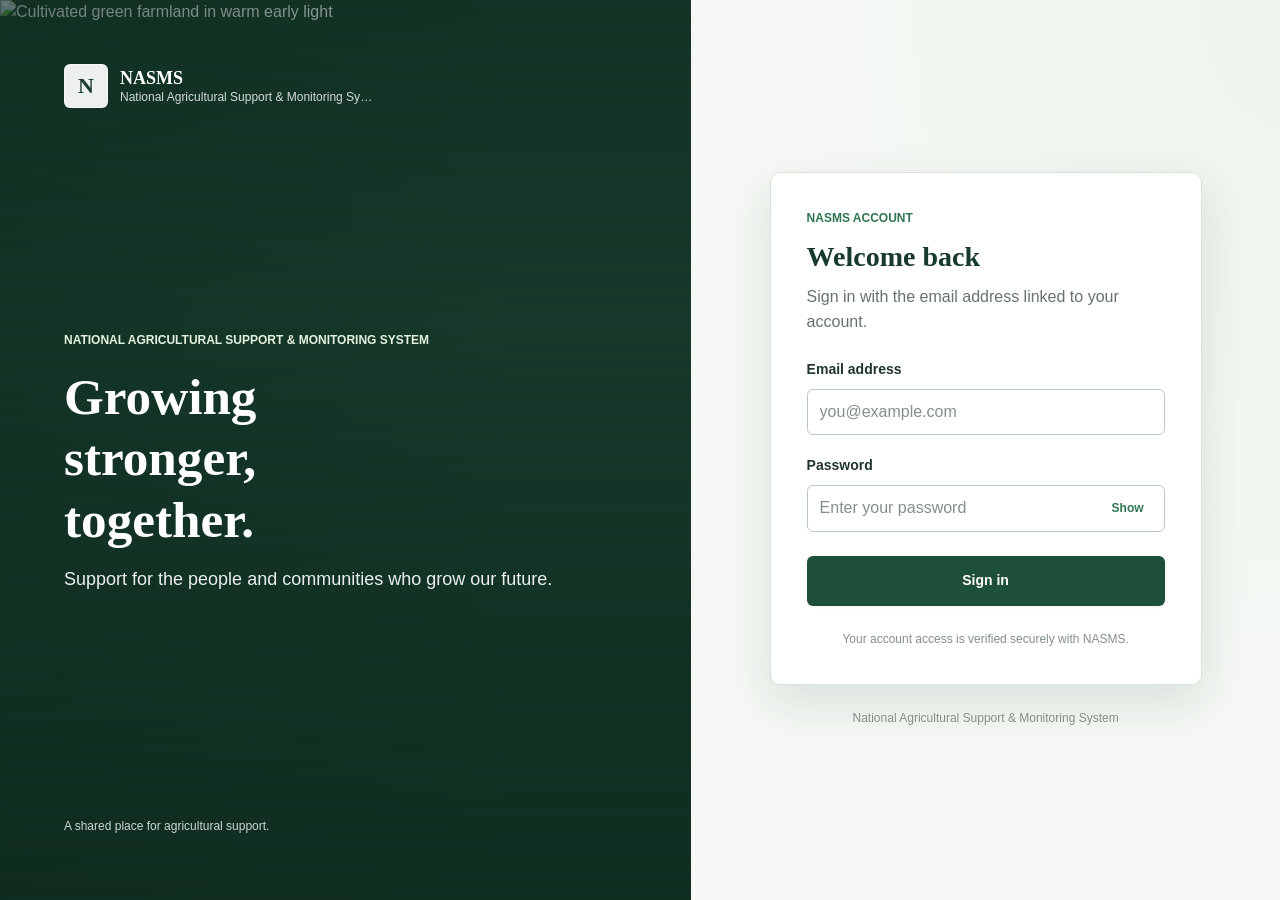
==== index.html @ 56eab54f "create front end foundation" ====
<!doctype html>
<html lang="en">
  <head>
    <meta charset="utf-8">
    <meta name="viewport" content="width=device-width, initial-scale=1">
    <meta name="theme-color" content="#f5f8f4">
    <meta name="description" content="National Agricultural Support and Monitoring System">
    <meta name="nasms-api-base" content="http://localhost:8080">
    <title>Sign in | NASMS</title>
    <link rel="stylesheet" href="assets/css/tokens.css">
    <link rel="stylesheet" href="assets/css/base.css">
    <link rel="stylesheet" href="assets/css/components.css">
    <link rel="stylesheet" href="assets/css/auth.css">
  </head>
  <body>
    <div id="nasms-app">
      <main id="login-view" class="auth-layout">
        <section class="auth-visual" aria-labelledby="auth-visual-title">
          <img
            class="auth-visual__image"
            src="https://images.unsplash.com/photo-1500382017468-9049fed747ef?auto=format&amp;fit=crop&amp;w=1800&amp;q=85"
            alt="Cultivated green farmland in warm early light"
            fetchpriority="high"
          >
          <div class="auth-visual__shade" aria-hidden="true"></div>
          <div class="auth-visual__inner">
            <a class="brand auth-brand" href="#login" aria-label="NASMS sign in">
              <span class="brand-mark" aria-hidden="true">N</span>
              <span class="brand__text">
                <span class="brand__name">NASMS</span>
                <span class="brand__descriptor">National Agricultural Support &amp; Monitoring System</span>
              </span>
            </a>
            <div class="auth-visual__message">
              <p class="auth-visual__eyebrow">National Agricultural Support &amp; Monitoring System</p>
              <h1 id="auth-visual-title">Growing stronger, together.</h1>
              <p>Support for the people and communities who grow our future.</p>
            </div>
            <p class="auth-visual__caption">A shared place for agricultural support.</p>
          </div>
        </section>

        <section class="auth-panel" aria-labelledby="login-title">
          <div class="auth-panel__inner">
            <div class="auth-card">
              <div class="auth-card__heading">
                <p class="eyebrow">NASMS account</p>
                <h2 id="login-title">Welcome back</h2>
                <p class="muted">Sign in with the email address linked to your account.</p>
              </div>

              <form id="login-form" class="form auth-form" novalidate>
                <div class="field">
                  <label class="field__label" for="email-address">Email address</label>
                  <input
                    class="control"
                    id="email-address"
                    name="emailAddress"
                    type="email"
                    autocomplete="username"
                    inputmode="email"
                    placeholder="you@example.com"
                    required
                    aria-describedby="email-error"
                  >
                  <p class="field__error" id="email-error" hidden></p>
                </div>

                <div class="field">
                  <label class="field__label" for="password">Password</label>
                  <div class="password-field">
                    <input
                      class="control"
                      id="password"
                      name="password"
                      type="password"
                      autocomplete="current-password"
                      placeholder="Enter your password"
                      required
                      aria-describedby="password-error"
                    >
                    <button
                      class="button button--quiet button--small password-field__toggle"
                      id="password-toggle"
                      type="button"
                      aria-controls="password"
                      aria-pressed="false"
                      aria-label="Show password"
                    >Show</button>
                  </div>
                  <p class="field__error" id="password-error" hidden></p>
                </div>

                <p id="login-status" class="notice auth-status" role="status" aria-live="polite" hidden></p>

                <button class="button button--primary auth-submit" id="login-submit" type="submit">
                  <span class="auth-submit__label">Sign in</span>
                  <span class="auth-submit__progress" aria-hidden="true" hidden></span>
                </button>
              </form>

              <p class="auth-card__footnote">Your account access is verified securely with NASMS.</p>
            </div>
            <p class="auth-panel__footer">National Agricultural Support &amp; Monitoring System</p>
          </div>
        </section>
      </main>

      <section id="account-view" class="account-view" aria-label="Signed-in account" hidden>
        <div id="app-header"></div>
        <main class="account-main app-shell">
          <section class="session-card" id="account-panel" tabindex="-1" aria-labelledby="session-title">
            <p class="eyebrow">Secure session</p>
            <h1 id="session-title">Signed in</h1>
            <p class="session-card__intro" id="session-intro"></p>
            <dl class="identity-grid" id="identity-details"></dl>
          </section>
          <p id="account-status" class="notice account-status" role="status" aria-live="polite" hidden></p>
        </main>
      </section>
    </div>
    <script src="assets/js/auth.js" defer></script>
  </body>
</html>
---- assets/css/tokens.css ----
:root {
  color-scheme: light;
  --color-forest-950: #163a2b;
  --color-forest-850: #1e4f38;
  --color-leaf-700: #2f7650;
  --color-leaf-600: #438c5e;
  --color-leaf-100: #e8f2e9;
  --color-leaf-050: #f3f8f2;
  --color-white: #ffffff;
  --color-canvas: #f5f8f4;
  --color-surface: #ffffff;
  --color-surface-muted: #edf2ed;
  --color-border: #d9e3da;
  --color-border-strong: #b8cabb;
  --color-text: #20352a;
  --color-text-muted: #64746a;
  --color-text-subtle: #829087;
  --color-accent: #b8842e;
  --color-accent-soft: #f7f0e2;
  --color-danger: #b3423b;
  --color-danger-soft: #faecea;
  --color-warning: #9b6d18;
  --color-warning-soft: #fbf3df;
  --color-info: #386b87;
  --color-info-soft: #eaf3f8;
  --color-success: #28764d;
  --color-success-soft: #e8f4eb;

  --font-body: "Trebuchet MS", "Segoe UI", sans-serif;
  --font-display: "Palatino Linotype", "Book Antiqua", Georgia, serif;
  --font-mono: Consolas, "Liberation Mono", monospace;
  --font-size-xs: 0.75rem;
  --font-size-sm: 0.875rem;
  --font-size-md: 1rem;
  --font-size-lg: 1.125rem;
  --font-size-xl: 1.375rem;
  --font-size-2xl: 1.75rem;
  --font-size-3xl: 2.25rem;
  --line-height-body: 1.55;
  --line-height-heading: 1.2;

  --space-1: 0.25rem;
  --space-2: 0.5rem;
  --space-3: 0.75rem;
  --space-4: 1rem;
  --space-5: 1.25rem;
  --space-6: 1.5rem;
  --space-8: 2rem;
  --space-10: 2.5rem;
  --space-12: 3rem;
  --space-16: 4rem;

  --radius-sm: 0.375rem;
  --radius-md: 0.625rem;
  --radius-lg: 0.875rem;
  --radius-pill: 999px;
  --shadow-sm: 0 1px 3px rgb(22 58 43 / 8%);
  --shadow-md: 0 8px 24px rgb(22 58 43 / 9%);
  --shadow-lg: 0 18px 48px rgb(22 58 43 / 12%);
  --focus-ring: 0 0 0 3px rgb(67 140 94 / 25%);

  --content-width: 76rem;
  --content-narrow: 48rem;
  --control-height: 2.875rem;
  --transition-fast: 140ms ease;
  --transition-standard: 220ms ease;
}
---- assets/css/base.css ----
*,
*::before,
*::after {
  box-sizing: border-box;
}

html {
  min-width: 20rem;
  min-height: 100%;
  scroll-behavior: smooth;
  background: var(--color-canvas);
}

body {
  min-height: 100vh;
  margin: 0;
  color: var(--color-text);
  background:
    radial-gradient(ellipse at 100% 0%, rgb(232 242 233 / 62%), transparent 34rem),
    var(--color-canvas);
  font-family: var(--font-body);
  font-size: var(--font-size-md);
  line-height: var(--line-height-body);
  -webkit-font-smoothing: antialiased;
  text-rendering: optimizeLegibility;
}

button,
input,
select,
textarea {
  color: inherit;
  font: inherit;
}

button,
input,
select,
textarea,
a {
  -webkit-tap-highlight-color: transparent;
}

button {
  cursor: pointer;
}

button:disabled,
input:disabled,
select:disabled,
textarea:disabled {
  cursor: not-allowed;
  opacity: 0.62;
}

a {
  color: var(--color-leaf-700);
  text-decoration-thickness: 0.08em;
  text-underline-offset: 0.18em;
}

a:hover {
  color: var(--color-forest-850);
}

img,
svg,
video {
  display: block;
  max-width: 100%;
}

img {
  height: auto;
}

h1,
h2,
h3,
h4,
p {
  margin: 0;
}

h1,
h2,
h3,
h4 {
  color: var(--color-forest-950);
  font-family: var(--font-display);
  font-weight: 600;
  line-height: var(--line-height-heading);
}

h1 { font-size: var(--font-size-3xl); }
h2 { font-size: var(--font-size-2xl); }
h3 { font-size: var(--font-size-xl); }
h4 { font-size: var(--font-size-lg); }

code,
kbd,
pre {
  font-family: var(--font-mono);
}

::selection {
  color: var(--color-forest-950);
  background: #d5e8d8;
}

:focus-visible {
  outline: 3px solid rgb(67 140 94 / 65%);
  outline-offset: 3px;
}

[hidden] {
  display: none !important;
}

.visually-hidden {
  position: absolute;
  width: 1px;
  height: 1px;
  overflow: hidden;
  clip: rect(0, 0, 0, 0);
  white-space: nowrap;
  clip-path: inset(50%);
}

.skip-link {
  position: fixed;
  z-index: 1000;
  top: var(--space-3);
  left: var(--space-3);
  padding: var(--space-3) var(--space-4);
  transform: translateY(-180%);
  border-radius: var(--radius-sm);
  color: var(--color-white);
  background: var(--color-forest-950);
}

.skip-link:focus {
  transform: translateY(0);
}

@media (prefers-reduced-motion: reduce) {
  *,
  *::before,
  *::after {
    scroll-behavior: auto !important;
    animation-duration: 0.01ms !important;
    animation-iteration-count: 1 !important;
    transition-duration: 0.01ms !important;
  }
}
---- assets/css/components.css ----
.app-shell {
  width: min(100% - 2 * var(--space-6), var(--content-width));
  margin-inline: auto;
}

.page-container {
  padding-block: var(--space-8) var(--space-16);
}

.content-narrow {
  width: min(100%, var(--content-narrow));
  margin-inline: auto;
}

.stack {
  display: flex;
  flex-direction: column;
  gap: var(--space-4);
}

.cluster {
  display: flex;
  flex-wrap: wrap;
  align-items: center;
  gap: var(--space-3);
}

.grid {
  display: grid;
  gap: var(--space-5);
}

.grid--2 { grid-template-columns: repeat(2, minmax(0, 1fr)); }
.grid--3 { grid-template-columns: repeat(3, minmax(0, 1fr)); }
.grid--4 { grid-template-columns: repeat(4, minmax(0, 1fr)); }

.section-heading {
  display: flex;
  flex-wrap: wrap;
  align-items: end;
  justify-content: space-between;
  gap: var(--space-4);
  margin-bottom: var(--space-6);
}

.section-heading__copy {
  display: grid;
  gap: var(--space-2);
}

.section-heading__eyebrow,
.eyebrow {
  color: var(--color-leaf-700);
  font-size: var(--font-size-xs);
  font-weight: 700;
  text-transform: uppercase;
}

.muted { color: var(--color-text-muted); }
.subtle { color: var(--color-text-subtle); }
.text-small { font-size: var(--font-size-sm); }
.text-nowrap { white-space: nowrap; }

.site-header {
  position: relative;
  z-index: 10;
  display: grid;
  grid-template-columns: minmax(13rem, 1fr) auto minmax(10rem, 1fr);
  align-items: center;
  gap: var(--space-5);
  margin-top: var(--space-5);
  padding: var(--space-3) var(--space-5);
  border: 1px solid rgb(217 227 218 / 84%);
  border-radius: var(--radius-lg);
  background: rgb(255 255 255 / 96%);
  box-shadow: var(--shadow-md);
}

.brand {
  display: inline-flex;
  min-width: 0;
  align-items: center;
  gap: var(--space-3);
  color: var(--color-forest-950);
  text-decoration: none;
}

.brand-mark {
  display: grid;
  width: 2.75rem;
  aspect-ratio: 1;
  flex: 0 0 auto;
  place-items: center;
  border-radius: var(--radius-sm);
  color: var(--color-white);
  background: var(--color-forest-850);
  font-family: var(--font-display);
  font-size: var(--font-size-xl);
  font-weight: 700;
}

.brand__text {
  display: grid;
  min-width: 0;
  line-height: 1.2;
}

.brand__name {
  font-family: var(--font-display);
  font-size: var(--font-size-lg);
  font-weight: 700;
}

.brand__descriptor {
  max-width: 16rem;
  overflow: hidden;
  color: var(--color-text-muted);
  font-size: var(--font-size-xs);
  text-overflow: ellipsis;
  white-space: nowrap;
}

.primary-nav {
  display: flex;
  min-width: 0;
  align-items: center;
  justify-content: center;
  gap: var(--space-1);
}

.nav-link {
  position: relative;
  display: inline-flex;
  min-height: 2.75rem;
  align-items: center;
  padding-inline: var(--space-3);
  color: var(--color-text-muted);
  font-size: var(--font-size-sm);
  font-weight: 600;
  text-decoration: none;
  white-space: nowrap;
  transition: color var(--transition-fast);
}

.nav-link::after {
  position: absolute;
  right: var(--space-3);
  bottom: 0.1rem;
  left: var(--space-3);
  height: 2px;
  transform: scaleX(0);
  transform-origin: left;
  background: var(--color-leaf-600);
  content: "";
  transition: transform var(--transition-standard);
}

.nav-link:hover,
.nav-link[aria-current="page"] {
  color: var(--color-forest-850);
}

.nav-link[aria-current="page"]::after {
  transform: scaleX(1);
}

.header-actions {
  display: flex;
  align-items: center;
  justify-content: end;
  gap: var(--space-2);
}

.mobile-nav {
  display: none;
}

.mobile-nav__summary {
  display: inline-flex;
  min-height: var(--control-height);
  align-items: center;
  gap: var(--space-2);
  padding-inline: var(--space-3);
  border: 1px solid var(--color-border);
  border-radius: var(--radius-sm);
  color: var(--color-forest-850);
  background: var(--color-white);
  cursor: pointer;
  font-size: var(--font-size-sm);
  font-weight: 700;
  list-style: none;
}

.mobile-nav__summary::-webkit-details-marker { display: none; }

.mobile-nav__summary::after {
  width: 0.5rem;
  height: 0.5rem;
  transform: rotate(45deg) translateY(-0.1rem);
  border-right: 2px solid currentColor;
  border-bottom: 2px solid currentColor;
  content: "";
  transition: transform var(--transition-fast);
}

.mobile-nav[open] .mobile-nav__summary::after {
  transform: rotate(225deg) translate(-0.1rem, -0.1rem);
}

.mobile-nav__panel {
  position: absolute;
  top: calc(100% + var(--space-2));
  right: 0;
  left: 0;
  display: grid;
  gap: var(--space-1);
  padding: var(--space-3);
  border: 1px solid var(--color-border);
  border-radius: var(--radius-md);
  background: var(--color-white);
  box-shadow: var(--shadow-lg);
}

.mobile-nav__panel .nav-link {
  justify-content: flex-start;
  border-radius: var(--radius-sm);
}

.mobile-nav__panel .nav-link[aria-current="page"] {
  background: var(--color-leaf-050);
}

.button {
  display: inline-flex;
  min-height: var(--control-height);
  align-items: center;
  justify-content: center;
  gap: var(--space-2);
  padding: 0.625rem var(--space-4);
  border: 1px solid transparent;
  border-radius: var(--radius-sm);
  font-size: var(--font-size-sm);
  font-weight: 700;
  line-height: 1.2;
  text-align: center;
  text-decoration: none;
  transition:
    color var(--transition-fast),
    background-color var(--transition-fast),
    border-color var(--transition-fast),
    box-shadow var(--transition-fast),
    transform var(--transition-fast);
}

.button:hover:not(:disabled) { transform: translateY(-1px); }

.button--primary {
  color: var(--color-white);
  background: var(--color-forest-850);
  box-shadow: var(--shadow-sm);
}

.button--primary:hover:not(:disabled) { background: var(--color-forest-950); }

.button--secondary {
  border-color: var(--color-border-strong);
  color: var(--color-forest-850);
  background: var(--color-white);
}

.button--secondary:hover:not(:disabled) {
  border-color: var(--color-leaf-600);
  background: var(--color-leaf-050);
}

.button--quiet {
  color: var(--color-leaf-700);
  background: transparent;
}

.button--quiet:hover:not(:disabled) { background: var(--color-leaf-050); }

.button--danger {
  color: var(--color-white);
  background: var(--color-danger);
}

.button--small {
  min-height: 2.25rem;
  padding: 0.45rem var(--space-3);
  font-size: var(--font-size-xs);
}

.icon-button {
  display: inline-grid;
  width: 2.75rem;
  aspect-ratio: 1;
  flex: 0 0 auto;
  place-items: center;
  padding: 0;
  border: 1px solid var(--color-border);
  border-radius: var(--radius-sm);
  color: var(--color-forest-850);
  background: var(--color-white);
  transition: background-color var(--transition-fast), border-color var(--transition-fast);
}

.icon-button:hover { border-color: var(--color-border-strong); background: var(--color-leaf-050); }

.card,
.panel,
.stat-card {
  min-width: 0;
  border: 1px solid var(--color-border);
  border-radius: var(--radius-sm);
  background: var(--color-surface);
  box-shadow: var(--shadow-sm);
}

.card { padding: var(--space-5); }

.card--interactive {
  transition: border-color var(--transition-standard), box-shadow var(--transition-standard), transform var(--transition-standard);
}

.card--interactive:hover {
  transform: translateY(-2px);
  border-color: var(--color-border-strong);
  box-shadow: var(--shadow-md);
}

.card__header,
.card__footer {
  display: flex;
  flex-wrap: wrap;
  align-items: center;
  justify-content: space-between;
  gap: var(--space-3);
}

.card__header { margin-bottom: var(--space-4); }
.card__footer { margin-top: var(--space-5); padding-top: var(--space-4); border-top: 1px solid var(--color-border); }

.panel { padding: var(--space-6); }

.stat-card {
  display: grid;
  gap: var(--space-2);
  padding: var(--space-5);
  border-top: 3px solid var(--color-leaf-600);
}

.stat-card__label { color: var(--color-text-muted); font-size: var(--font-size-sm); }
.stat-card__value { color: var(--color-forest-950); font-family: var(--font-display); font-size: var(--font-size-2xl); font-weight: 700; }
.stat-card__note { color: var(--color-text-subtle); font-size: var(--font-size-xs); }

.form {
  display: grid;
  gap: var(--space-5);
}

.field {
  display: grid;
  min-width: 0;
  gap: var(--space-2);
}

.field__label {
  color: var(--color-text);
  font-size: var(--font-size-sm);
  font-weight: 700;
}

.field__hint,
.field__error {
  font-size: var(--font-size-xs);
}

.field__hint { color: var(--color-text-muted); }
.field__error { color: var(--color-danger); }

.control {
  width: 100%;
  min-width: 0;
  min-height: var(--control-height);
  padding: 0.625rem 0.75rem;
  border: 1px solid var(--color-border-strong);
  border-radius: var(--radius-sm);
  color: var(--color-text);
  background: var(--color-white);
  transition: border-color var(--transition-fast), box-shadow var(--transition-fast);
}

.control::placeholder { color: var(--color-text-subtle); opacity: 1; }
.control:hover { border-color: var(--color-leaf-600); }
.control:focus { border-color: var(--color-leaf-700); outline: 0; box-shadow: var(--focus-ring); }
.control[aria-invalid="true"] { border-color: var(--color-danger); }
.control--textarea { min-height: 7rem; resize: vertical; }
.control--select { padding-right: 2.5rem; }

.check-control {
  display: inline-flex;
  align-items: flex-start;
  gap: var(--space-2);
  color: var(--color-text-muted);
  font-size: var(--font-size-sm);
}

.check-control input {
  width: 1.125rem;
  height: 1.125rem;
  flex: 0 0 auto;
  margin: 0.1rem 0 0;
  accent-color: var(--color-leaf-700);
}

.field-row {
  display: grid;
  grid-template-columns: repeat(2, minmax(0, 1fr));
  gap: var(--space-4);
}

.badge {
  display: inline-flex;
  min-height: 1.6rem;
  align-items: center;
  justify-content: center;
  padding: 0.2rem 0.6rem;
  border: 1px solid transparent;
  border-radius: var(--radius-pill);
  font-size: var(--font-size-xs);
  font-weight: 700;
  line-height: 1.2;
  white-space: nowrap;
}

.badge--success { color: var(--color-success); background: var(--color-success-soft); }
.badge--warning { color: var(--color-warning); background: var(--color-warning-soft); }
.badge--danger { color: var(--color-danger); background: var(--color-danger-soft); }
.badge--info { color: var(--color-info); background: var(--color-info-soft); }
.badge--neutral { color: var(--color-text-muted); background: var(--color-surface-muted); }

.notice {
  display: flex;
  align-items: flex-start;
  gap: var(--space-3);
  padding: var(--space-4);
  border: 1px solid var(--color-border);
  border-left: 3px solid var(--color-info);
  border-radius: var(--radius-sm);
  color: var(--color-text);
  background: var(--color-info-soft);
  font-size: var(--font-size-sm);
}

.notice--success { border-left-color: var(--color-success); background: var(--color-success-soft); }
.notice--warning { border-left-color: var(--color-warning); background: var(--color-warning-soft); }
.notice--error { border-left-color: var(--color-danger); background: var(--color-danger-soft); }

.empty-state {
  display: grid;
  justify-items: center;
  gap: var(--space-3);
  padding: var(--space-12) var(--space-6);
  border: 1px dashed var(--color-border-strong);
  border-radius: var(--radius-sm);
  color: var(--color-text-muted);
  text-align: center;
}

.empty-state__title { color: var(--color-forest-950); font-family: var(--font-display); font-size: var(--font-size-xl); }

.table-wrap {
  width: 100%;
  overflow-x: auto;
  border: 1px solid var(--color-border);
  border-radius: var(--radius-sm);
  background: var(--color-white);
}

.data-table {
  width: 100%;
  border-collapse: collapse;
  text-align: left;
}

.data-table th,
.data-table td {
  padding: 0.8rem var(--space-4);
  border-bottom: 1px solid var(--color-border);
  vertical-align: middle;
}

.data-table th {
  color: var(--color-text-muted);
  background: var(--color-surface-muted);
  font-size: var(--font-size-xs);
  font-weight: 700;
  text-transform: uppercase;
  white-space: nowrap;
}

.data-table tbody tr:last-child td { border-bottom: 0; }
.data-table tbody tr:hover { background: var(--color-leaf-050); }

.divider {
  height: 1px;
  border: 0;
  background: var(--color-border);
}

@media (max-width: 68rem) {
  .site-header { grid-template-columns: minmax(11rem, 1fr) auto; }
  .primary-nav { display: none; }
  .mobile-nav { display: block; grid-column: 2; grid-row: 1; }
  .header-actions { grid-column: 3; grid-row: 1; }
  .site-header { grid-template-columns: minmax(0, 1fr) auto auto; }
  .grid--4 { grid-template-columns: repeat(2, minmax(0, 1fr)); }
}

@media (max-width: 44rem) {
  .app-shell { width: min(100% - 2 * var(--space-4), var(--content-width)); }
  .site-header { gap: var(--space-2); margin-top: var(--space-3); padding: var(--space-2) var(--space-3); }
  .brand { gap: var(--space-2); }
  .brand-mark { width: 2.35rem; }
  .brand__name { font-size: var(--font-size-md); }
  .brand__descriptor { max-width: 10rem; font-size: 0.6875rem; }
  .header-actions .button { min-height: 2.5rem; padding-inline: var(--space-3); }
  .page-container { padding-block: var(--space-6) var(--space-10); }
  .grid--2,
  .grid--3,
  .grid--4,
  .field-row { grid-template-columns: minmax(0, 1fr); }
  .panel { padding: var(--space-4); }
  .card { padding: var(--space-4); }
  .section-heading { align-items: flex-start; }
  .data-table th,
  .data-table td { padding-inline: var(--space-3); }
}

@media (max-width: 25rem) {
  .brand__descriptor { display: none; }
  .header-actions .button { padding-inline: var(--space-2); font-size: var(--font-size-xs); }
  .mobile-nav__summary { min-height: 2.5rem; padding-inline: var(--space-2); font-size: var(--font-size-xs); }
}
---- assets/css/auth.css ----
.auth-layout {
  display: grid;
  min-height: 100vh;
  grid-template-columns: minmax(0, 1.08fr) minmax(27rem, 0.92fr);
  background: var(--color-white);
}

.auth-visual {
  position: relative;
  display: flex;
  min-height: 100vh;
  overflow: hidden;
  align-items: stretch;
  color: var(--color-white);
  background: var(--color-forest-950);
  isolation: isolate;
}

.auth-visual__image,
.auth-visual__shade {
  position: absolute;
  z-index: -1;
  inset: 0;
  width: 100%;
  height: 100%;
}

.auth-visual__image {
  object-fit: cover;
  object-position: center;
}

.auth-visual__shade {
  background:
    linear-gradient(180deg, rgb(14 42 29 / 45%) 0%, rgb(14 42 29 / 12%) 36%, rgb(14 42 29 / 78%) 100%),
    linear-gradient(90deg, rgb(14 42 29 / 30%), transparent 75%);
}

.auth-visual__inner {
  display: flex;
  width: min(100%, 58rem);
  min-height: 100vh;
  flex-direction: column;
  justify-content: space-between;
  padding: clamp(2rem, 5vw, 4.5rem);
}

.auth-brand,
.auth-brand:hover {
  align-self: flex-start;
  color: var(--color-white);
}

.auth-brand .brand-mark {
  border: 1px solid rgb(255 255 255 / 45%);
  color: var(--color-forest-950);
  background: rgb(255 255 255 / 93%);
}

.auth-brand .brand__descriptor { color: rgb(255 255 255 / 82%); }

.auth-visual__message {
  display: grid;
  max-width: 36rem;
  gap: var(--space-4);
  padding-block: var(--space-12);
}

.auth-visual__eyebrow {
  color: #e4f0df;
  font-size: var(--font-size-xs);
  font-weight: 700;
  text-transform: uppercase;
}

.auth-visual__message h1 {
  max-width: 12ch;
  color: var(--color-white);
  font-size: clamp(2.5rem, 4vw, 4.4rem);
  text-wrap: balance;
}

.auth-visual__message > p:last-child {
  max-width: 34rem;
  color: rgb(255 255 255 / 92%);
  font-size: var(--font-size-lg);
}

.auth-visual__caption {
  color: rgb(255 255 255 / 80%);
  font-size: var(--font-size-xs);
}

.auth-panel {
  display: grid;
  min-width: 0;
  min-height: 100vh;
  place-items: center;
  padding: var(--space-8);
  background:
    radial-gradient(ellipse at 100% 0%, rgb(232 242 233 / 58%), transparent 30rem),
    var(--color-canvas);
}

.auth-panel__inner {
  display: grid;
  width: min(100%, 27rem);
  gap: var(--space-6);
}

.auth-card {
  display: grid;
  gap: var(--space-6);
  padding: clamp(1.5rem, 3vw, 2.25rem);
  border: 1px solid var(--color-border);
  border-radius: var(--radius-md);
  background: var(--color-white);
  box-shadow: var(--shadow-lg);
}

.auth-card__heading {
  display: grid;
  gap: var(--space-3);
}

.auth-card__heading h2 {
  font-size: var(--font-size-2xl);
}

.auth-form { gap: var(--space-5); }

.password-field {
  position: relative;
  display: flex;
  align-items: center;
}

.password-field .control { padding-right: 5rem; }

.password-field__toggle {
  position: absolute;
  right: var(--space-2);
  min-width: 3rem;
  min-height: 2.25rem;
}

.auth-status {
  margin: 0;
}

.auth-submit {
  width: 100%;
  min-height: 3.125rem;
  margin-top: var(--space-1);
}

.auth-submit__progress {
  width: 1rem;
  aspect-ratio: 1;
  border: 2px solid rgb(255 255 255 / 48%);
  border-top-color: var(--color-white);
  border-radius: 50%;
  animation: auth-spin 700ms linear infinite;
}

.auth-submit__progress[hidden] { display: none; }

.auth-card__footnote,
.auth-panel__footer {
  color: var(--color-text-subtle);
  font-size: var(--font-size-xs);
  text-align: center;
}

.auth-panel__footer { padding-inline: var(--space-2); }

.account-view {
  min-height: 100vh;
  background:
    radial-gradient(ellipse at 100% 0%, rgb(232 242 233 / 62%), transparent 34rem),
    var(--color-canvas);
}

.account-main {
  display: grid;
  gap: var(--space-5);
  padding-block: var(--space-12);
}

.session-card {
  display: grid;
  max-width: 52rem;
  gap: var(--space-4);
  padding: clamp(1.5rem, 4vw, 3rem);
  border: 1px solid var(--color-border);
  border-top: 4px solid var(--color-leaf-600);
  border-radius: var(--radius-md);
  background: var(--color-white);
  box-shadow: var(--shadow-md);
}

.session-card h1 { font-size: var(--font-size-2xl); }
.session-card__intro { color: var(--color-text-muted); }

.identity-grid {
  display: grid;
  grid-template-columns: repeat(2, minmax(0, 1fr));
  gap: var(--space-4);
  margin: var(--space-2) 0 0;
}

.identity-item {
  display: grid;
  min-width: 0;
  gap: var(--space-1);
  padding: var(--space-4);
  border: 1px solid var(--color-border);
  border-radius: var(--radius-sm);
  background: var(--color-leaf-050);
}

.identity-item dt {
  color: var(--color-text-muted);
  font-size: var(--font-size-xs);
  font-weight: 700;
  text-transform: uppercase;
}

.identity-item dd {
  min-width: 0;
  margin: 0;
  overflow-wrap: anywhere;
  color: var(--color-forest-950);
  font-weight: 700;
}

.user-chip {
  display: grid;
  min-width: 0;
  gap: 0.125rem;
  text-align: right;
}

.user-chip__name {
  max-width: 12rem;
  overflow: hidden;
  color: var(--color-forest-950);
  font-size: var(--font-size-sm);
  font-weight: 700;
  text-overflow: ellipsis;
  white-space: nowrap;
}

.user-chip__role {
  color: var(--color-text-muted);
  font-size: var(--font-size-xs);
}

.account-brand .brand__descriptor { max-width: 13rem; }

@keyframes auth-spin {
  to { transform: rotate(1turn); }
}

@media (max-width: 58rem) {
  .auth-layout { grid-template-columns: minmax(0, 1fr); }
  .auth-visual,
  .auth-visual__inner { min-height: 20rem; }
  .auth-visual__inner { gap: var(--space-6); padding: var(--space-6) var(--space-8); }
  .auth-visual__message { gap: var(--space-3); padding-block: var(--space-6); }
  .auth-visual__message h1 { max-width: 16ch; font-size: var(--font-size-3xl); }
  .auth-visual__message > p:last-child { max-width: 36rem; font-size: var(--font-size-md); }
  .auth-panel { min-height: auto; padding: var(--space-8) var(--space-6); }
  .auth-panel__inner { width: min(100%, 32rem); }
}

@media (max-width: 44rem) {
  .auth-visual,
  .auth-visual__inner { min-height: 17rem; }
  .auth-visual__inner { padding: var(--space-4) var(--space-5); }
  .auth-visual__message { max-width: 30rem; padding-block: var(--space-4); }
  .auth-visual__message h1 { font-size: var(--font-size-2xl); }
  .auth-visual__caption { display: none; }
  .auth-panel { padding: var(--space-6) var(--space-4); }
  .auth-card { gap: var(--space-5); padding: var(--space-5); }
  .account-main { padding-block: var(--space-8); }
  .identity-grid { grid-template-columns: minmax(0, 1fr); }
  .user-chip { display: none; }
  .account-brand .brand__descriptor { display: none; }
}
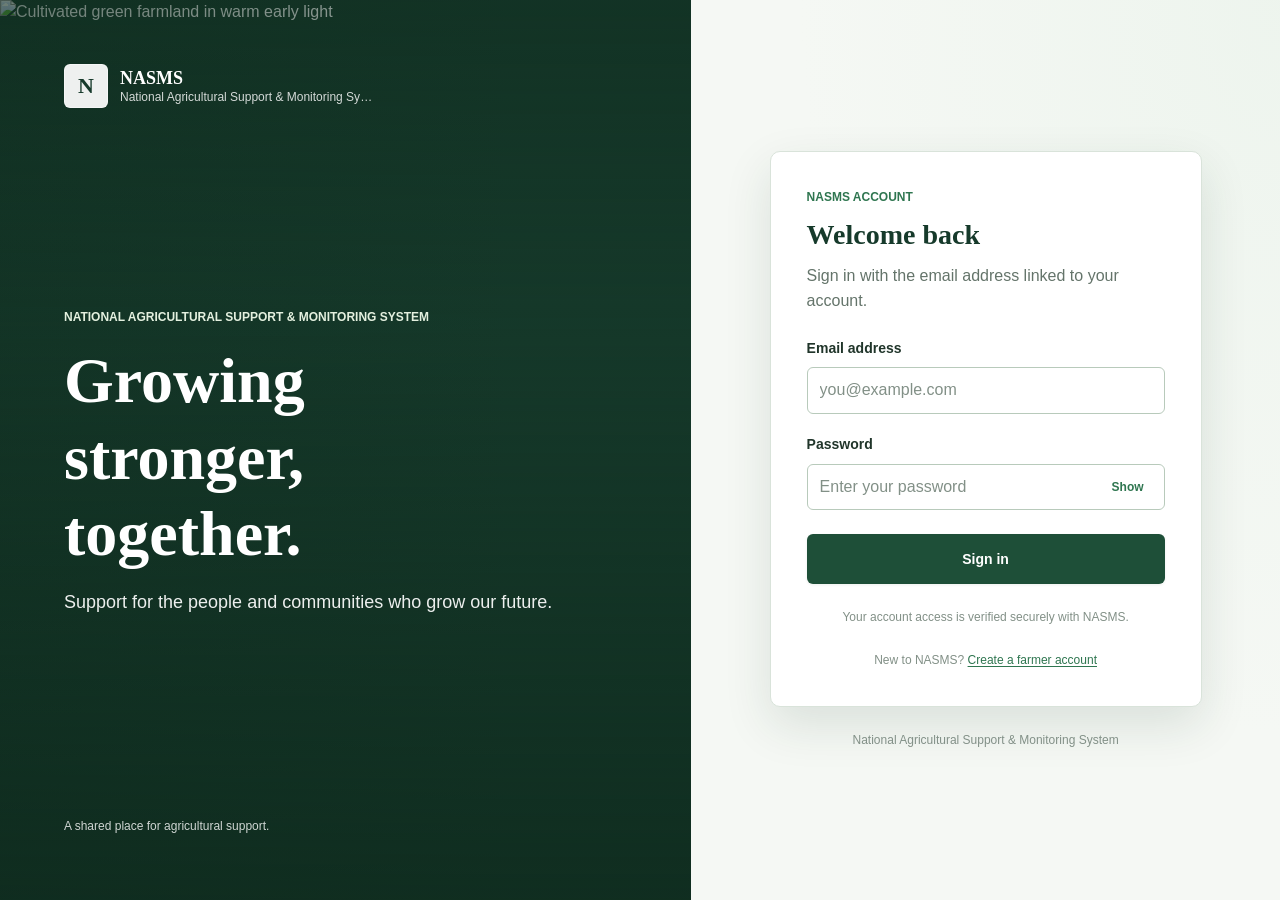
==== commit f85ac3e0: "front end version 2" ====
--- a/index.html
+++ b/index.html
@@ -11,6 +11,7 @@
     <link rel="stylesheet" href="assets/css/base.css">
     <link rel="stylesheet" href="assets/css/components.css">
     <link rel="stylesheet" href="assets/css/auth.css">
+    <link rel="stylesheet" href="assets/css/admin.css">
   </head>
   <body>
     <div id="nasms-app">
@@ -24,7 +25,7 @@
           >
           <div class="auth-visual__shade" aria-hidden="true"></div>
           <div class="auth-visual__inner">
-            <a class="brand auth-brand" href="#login" aria-label="NASMS sign in">
+            <a class="brand auth-brand" href="#login-view" aria-label="NASMS sign in">
               <span class="brand-mark" aria-hidden="true">N</span>
               <span class="brand__text">
                 <span class="brand__name">NASMS</span>
@@ -61,9 +62,9 @@
                     inputmode="email"
                     placeholder="you@example.com"
                     required
-                    aria-describedby="email-error"
+                    aria-describedby="email-address-error"
                   >
-                  <p class="field__error" id="email-error" hidden></p>
+                  <p class="field__error" id="email-address-error" hidden></p>
                 </div>
 
                 <div class="field">
@@ -100,6 +101,7 @@
               </form>
 
               <p class="auth-card__footnote">Your account access is verified securely with NASMS.</p>
+              <p class="auth-card__footnote">New to NASMS? <a href="register.html">Create a farmer account</a></p>
             </div>
             <p class="auth-panel__footer">National Agricultural Support &amp; Monitoring System</p>
           </div>
@@ -109,6 +111,439 @@
       <section id="account-view" class="account-view" aria-label="Signed-in account" hidden>
         <div id="app-header"></div>
         <main class="account-main app-shell">
+          <p id="dashboard-role-message" class="notice" hidden></p>
+          <section id="farmer-dashboard" class="farmer-dashboard" hidden aria-labelledby="dashboard-title">
+            <header class="dashboard-hero" id="dashboard-overview">
+              <img
+                class="dashboard-hero__image"
+                src="https://images.unsplash.com/photo-1500382017468-9049fed747ef?auto=format&amp;fit=crop&amp;w=1800&amp;q=85"
+                alt="Green cultivated farmland stretching across a rural landscape"
+                fetchpriority="high"
+              >
+              <div class="dashboard-hero__shade" aria-hidden="true"></div>
+              <div class="dashboard-hero__content">
+                <p class="dashboard-hero__eyebrow">Farmer workspace · NASMS</p>
+                <h1 id="dashboard-title">Welcome to NASMS</h1>
+                <p>Your account, financing options, marketplace listings, and season information from NASMS.</p>
+                <a class="button button--light" href="#loan-module">Explore loan services</a>
+              </div>
+            </header>
+            <nav class="dashboard-nav" id="dashboard-nav" aria-label="Farmer dashboard sections"></nav>
+            <section class="card dashboard-profile" id="dashboard-account" aria-labelledby="dashboard-account-title">
+              <div class="dashboard-profile__heading">
+                <div>
+                  <p class="eyebrow">Signed-in account</p>
+                  <h2 id="dashboard-account-title">Your NASMS account</h2>
+                </div>
+                <a class="button button--secondary button--small" href="#account-panel">Account details</a>
+              </div>
+              <dl class="dashboard-profile__details" id="dashboard-account-details"></dl>
+              <p class="muted text-small">These details come from your authenticated NASMS account. Farmer profile fields are not included in the account response.</p>
+            </section>
+            <div class="grid dashboard-services">
+              <section class="card dashboard-service" id="loan-services" aria-labelledby="loans-title">
+                <div class="dashboard-service__heading"><span class="dashboard-service__index" aria-hidden="true">01</span><div><p class="eyebrow">Financing</p><h2 id="loans-title">Loan packages</h2></div></div>
+                <p class="muted text-small">Packages currently listed by NASMS.</p>
+                <div class="dashboard-service__data" id="loan-package-list" aria-live="polite" aria-busy="true"><p class="dashboard-loading">Loading loan packages...</p></div>
+              </section>
+              <section class="card dashboard-service" id="farmer-loan-summary" aria-labelledby="farmer-loans-title">
+                <div class="dashboard-service__heading"><span class="dashboard-service__index" aria-hidden="true">02</span><div><p class="eyebrow">Your financing</p><h2 id="farmer-loans-title">My loans</h2></div></div>
+                <p class="muted text-small">Loan records appear here after NASMS verifies them through the loan services section.</p>
+                <div class="dashboard-service__data" id="farmer-dashboard-loans" aria-live="polite" aria-busy="false">
+                  <p class="dashboard-empty">Load your records in Loan services to see loans linked to your farmer account.</p>
+                </div>
+                <a class="button button--secondary button--small" href="#loan-module">Open loan services</a>
+              </section>
+              <section class="card dashboard-service" id="market-services" aria-labelledby="market-title">
+                <div class="dashboard-service__heading"><span class="dashboard-service__index" aria-hidden="true">03</span><div><p class="eyebrow">Trade</p><h2 id="market-title">Marketplace</h2></div></div>
+                <p class="muted text-small">Listings currently available in the NASMS marketplace.</p>
+                <div class="dashboard-service__data" id="market-listings" aria-live="polite" aria-busy="true"><p class="dashboard-loading">Loading marketplace listings...</p></div>
+              </section>
+              <section class="card dashboard-service" id="season-services" aria-labelledby="seasons-title">
+                <div class="dashboard-service__heading"><span class="dashboard-service__index" aria-hidden="true">04</span><div><p class="eyebrow">Planning</p><h2 id="seasons-title">Farming seasons</h2></div></div>
+                <p class="muted text-small">Season information published by NASMS.</p>
+                <div class="dashboard-service__data" id="farming-seasons" aria-live="polite" aria-busy="true"><p class="dashboard-loading">Loading seasons...</p></div>
+              </section>
+            </div>
+          </section>
+          <section id="admin-dashboard" class="admin-dashboard" hidden aria-labelledby="admin-title">
+            <header class="admin-hero">
+              <img
+                class="admin-hero__image"
+                src="https://images.unsplash.com/photo-1500382017468-9049fed747ef?auto=format&amp;fit=crop&amp;w=1800&amp;q=85"
+                alt="Rows of crops across a green farm landscape"
+                loading="lazy"
+              >
+              <div class="admin-hero__shade" aria-hidden="true"></div>
+              <div class="admin-hero__content">
+                <p class="admin-hero__eyebrow">NASMS administration</p>
+                <h1 id="admin-title">Supporting a stronger harvest</h1>
+                <p>Review the current farmer, financing, produce, transaction, and repayment records available to your administrator account.</p>
+                <button class="button button--light" id="admin-refresh-all" type="button">Refresh overview</button>
+              </div>
+            </header>
+
+            <nav class="dashboard-nav admin-nav" aria-label="Administrator dashboard sections">
+              <a class="nav-link" href="#admin-overview">Overview</a>
+              <a class="nav-link" href="#admin-farmers">Farmers</a>
+              <a class="nav-link" href="#admin-seasons">Seasons</a>
+              <a class="nav-link" href="#admin-packages">Loan packages</a>
+              <a class="nav-link" href="#admin-loans">Loan records</a>
+              <a class="nav-link" href="#admin-produce">Produce</a>
+              <a class="nav-link" href="#admin-transactions">Transactions</a>
+              <a class="nav-link" href="#admin-payments">Repayments</a>
+            </nav>
+
+            <section id="admin-overview" class="admin-overview" aria-label="Current record counts">
+              <article class="admin-stat"><span>Farmer records</span><strong id="admin-count-farmers">—</strong></article>
+              <article class="admin-stat"><span>Loan packages</span><strong id="admin-count-packages">—</strong></article>
+              <article class="admin-stat"><span>Loan records</span><strong id="admin-count-loans">—</strong></article>
+              <article class="admin-stat"><span>Market transactions</span><strong id="admin-count-transactions">—</strong></article>
+            </section>
+            <p class="muted text-small admin-count-note">Counts show records returned by NASMS; unavailable sections are not counted as zero.</p>
+
+            <section id="admin-farmers" class="card admin-panel" aria-labelledby="admin-farmers-title">
+              <header class="admin-panel__header">
+                <div><p class="eyebrow">Farmer accounts</p><h2 id="admin-farmers-title">Farmer directory</h2></div>
+                <button class="button button--secondary button--small" type="button" data-admin-retry="farmers">Refresh farmers</button>
+              </header>
+              <p class="muted text-small">Farmer profiles are read-only here. The backend scopes profile changes and deletion to the owning farmer.</p>
+              <label class="field admin-filter"><span class="field__label">Filter farmers</span><input class="control" id="admin-farmer-filter" type="search" placeholder="Name, email, National ID, or county"></label>
+              <div id="admin-farmers-state" class="admin-record-list" aria-live="polite" aria-busy="true"><p class="dashboard-loading">Loading farmer records...</p></div>
+            </section>
+
+            <section id="admin-seasons" class="card admin-panel admin-season-panel" aria-labelledby="admin-seasons-title">
+              <header class="admin-panel__header">
+                <div><p class="eyebrow">Season planning</p><h2 id="admin-seasons-title">Farming seasons</h2></div>
+                <button class="button button--secondary button--small" type="button" data-admin-retry="seasons">Refresh seasons</button>
+              </header>
+              <p class="muted text-small">Manage season dates and budgets. A season is active only when it is not closed and today falls within its start and end dates.</p>
+              <p id="admin-season-status" class="notice admin-season-status" role="status" aria-live="polite" hidden></p>
+              <div id="admin-seasons-state" class="admin-record-list admin-season-list" aria-live="polite" aria-busy="true"><p class="dashboard-loading">Loading farming seasons...</p></div>
+              <form id="admin-season-form" class="form admin-package-form admin-season-form" novalidate>
+                <div class="admin-panel__header">
+                  <div><p class="eyebrow">Season editor</p><h3 id="admin-season-form-title">Create a farming season</h3></div>
+                  <button class="button button--quiet button--small" id="admin-season-cancel" type="button" hidden>Cancel edit</button>
+                </div>
+                <div class="field">
+                  <label class="field__label" for="admin-season-name">Season name</label>
+                  <input class="control" id="admin-season-name" name="seasonName" type="text" maxlength="120" required>
+                </div>
+                <div class="admin-form-grid">
+                  <div class="field"><label class="field__label" for="admin-season-start">Start date</label><input class="control" id="admin-season-start" name="startDate" type="date" required></div>
+                  <div class="field"><label class="field__label" for="admin-season-end">End date</label><input class="control" id="admin-season-end" name="endDate" type="date" required></div>
+                  <div class="field" id="admin-season-budget-field"><label class="field__label" for="admin-season-budget">Budget (KES)</label><input class="control" id="admin-season-budget" name="budget" type="number" min="0.01" step="0.01" required></div>
+                </div>
+                <p class="muted text-small" id="admin-season-edit-note" hidden>Season updates can change the name and dates. The backend does not update budget or closed status through this endpoint.</p>
+                <p id="admin-season-message" class="notice admin-message" role="status" aria-live="polite" hidden></p>
+                <div class="cluster">
+                  <button class="button button--primary" id="admin-season-submit" type="submit">Create season</button>
+                </div>
+              </form>
+            </section>
+
+            <section id="admin-packages" class="card admin-panel" aria-labelledby="admin-packages-title">
+              <header class="admin-panel__header">
+                <div><p class="eyebrow">Financing configuration</p><h2 id="admin-packages-title">Loan packages</h2></div>
+                <button class="button button--secondary button--small" type="button" data-admin-retry="packages">Refresh packages</button>
+              </header>
+              <p class="muted text-small">New packages attach to the active season and are checked against its remaining budget. The backend does not repeat that budget check when an existing package is edited.</p>
+              <p id="admin-package-season-status" class="notice admin-season-status" role="status" aria-live="polite">Checking active season from NASMS...</p>
+              <a class="button button--secondary button--small admin-season-link" href="#admin-seasons">Manage farming seasons</a>
+              <div id="admin-package-state" class="admin-record-list" aria-live="polite" aria-busy="true"><p class="dashboard-loading">Loading loan packages...</p></div>
+              <form id="admin-package-form" class="form admin-package-form" novalidate>
+                <div class="admin-panel__header">
+                  <div><p class="eyebrow">Package editor</p><h3 id="admin-package-form-title">Add a loan package</h3></div>
+                  <button class="button button--quiet button--small" id="admin-package-cancel" type="button" hidden>Cancel edit</button>
+                </div>
+                <div class="field">
+                  <label class="field__label" for="admin-package-description">Description</label>
+                  <input class="control" id="admin-package-description" name="description" type="text" required>
+                </div>
+                <div class="admin-form-grid">
+                  <div class="field"><label class="field__label" for="admin-package-amount">Amount (KES)</label><input class="control" id="admin-package-amount" name="amount" type="number" min="0.01" step="0.01" required></div>
+                  <div class="field"><label class="field__label" for="admin-package-interest">Interest rate (%)</label><input class="control" id="admin-package-interest" name="interestRate" type="number" min="0" step="0.01" required></div>
+                  <div class="field"><label class="field__label" for="admin-package-duration">Duration (months)</label><input class="control" id="admin-package-duration" name="durationMonths" type="number" min="1" step="1" required></div>
+                  <div class="field"><label class="field__label" for="admin-package-penalty">Monthly penalty</label><input class="control" id="admin-package-penalty" name="monthlyPenalty" type="number" min="0" step="0.01" required></div>
+                  <div class="field"><label class="field__label" for="admin-package-min-farm">Minimum farm size</label><input class="control" id="admin-package-min-farm" name="minimumFarmSize" type="number" min="0" step="0.01" required></div>
+                  <div class="field"><label class="field__label" for="admin-package-max-farm">Maximum farm size</label><input class="control" id="admin-package-max-farm" name="maximumFarmSize" type="number" min="0" step="0.01" required></div>
+                </div>
+                <p id="admin-package-message" class="notice admin-message" role="status" aria-live="polite" hidden></p>
+                <div class="cluster">
+                  <button class="button button--primary" id="admin-package-submit" type="submit">Create package</button>
+                </div>
+              </form>
+            </section>
+
+            <section id="admin-loans" class="card admin-panel" aria-labelledby="admin-loans-title">
+              <header class="admin-panel__header">
+                <div><p class="eyebrow">Loan applications</p><h2 id="admin-loans-title">Loan records</h2></div>
+                <button class="button button--secondary button--small" type="button" data-admin-retry="loans">Refresh loans</button>
+              </header>
+              <p class="notice admin-limitation">NASMS creates loans with status ACTIVE and exposes no approve or reject operation. These records are shown as returned; no review action is offered.</p>
+              <label class="field admin-filter"><span class="field__label">Filter loan records</span><input class="control" id="admin-loan-filter" type="search" placeholder="Farmer, National ID, status, or season"></label>
+              <div id="admin-loans-state" class="admin-record-list" aria-live="polite" aria-busy="true"><p class="dashboard-loading">Loading loan records...</p></div>
+            </section>
+
+            <section id="admin-produce" class="card admin-panel" aria-labelledby="admin-produce-title">
+              <header class="admin-panel__header">
+                <div><p class="eyebrow">Produce catalogue</p><h2 id="admin-produce-title">Farm produce</h2></div>
+                <button class="button button--secondary button--small" type="button" data-admin-retry="produce">Refresh produce</button>
+              </header>
+              <p class="muted text-small">Product records can be removed by administrators. Marketplace listings are shown separately and can only be changed by their owner.</p>
+              <label class="field admin-filter"><span class="field__label">Filter produce</span><input class="control" id="admin-produce-filter" type="search" placeholder="Produce name or product code"></label>
+              <p id="admin-produce-message" class="notice admin-message" role="status" aria-live="polite" hidden></p>
+              <div id="admin-produce-state" class="admin-record-list" aria-live="polite" aria-busy="true"><p class="dashboard-loading">Loading produce catalogue...</p></div>
+            </section>
+
+            <section id="admin-market-listings" class="card admin-panel" aria-labelledby="admin-listings-title">
+              <header class="admin-panel__header">
+                <div><p class="eyebrow">Marketplace</p><h2 id="admin-listings-title">Produce listings</h2></div>
+                <button class="button button--secondary button--small" type="button" data-admin-retry="listings">Refresh listings</button>
+              </header>
+              <p class="muted text-small">Listings are visible for oversight; backend edits and deletion are restricted to the listing owner.</p>
+              <div id="admin-listings-state" class="admin-record-list" aria-live="polite" aria-busy="true"><p class="dashboard-loading">Loading marketplace listings...</p></div>
+            </section>
+
+            <section id="admin-transactions" class="card admin-panel" aria-labelledby="admin-transactions-title">
+              <header class="admin-panel__header">
+                <div><p class="eyebrow">Marketplace activity</p><h2 id="admin-transactions-title">Transactions</h2></div>
+                <button class="button button--secondary button--small" type="button" data-admin-retry="transactions">Refresh transactions</button>
+              </header>
+              <div id="admin-transactions-state" class="admin-record-list" aria-live="polite" aria-busy="true"><p class="dashboard-loading">Loading transactions...</p></div>
+            </section>
+
+            <section id="admin-payments" class="card admin-panel" aria-labelledby="admin-payments-title">
+              <header class="admin-panel__header">
+                <div><p class="eyebrow">Loan repayments</p><h2 id="admin-payments-title">Payment records</h2></div>
+                <button class="button button--secondary button--small" type="button" data-admin-retry="loans">Refresh payment records</button>
+              </header>
+              <p class="notice admin-limitation">There is no separate administrator payment-history endpoint. This view can show only payment records included in the administrator loan response.</p>
+              <div id="admin-payments-state" class="admin-record-list" aria-live="polite" aria-busy="true"><p class="dashboard-loading">Loading payment records...</p></div>
+            </section>
+          </section>
+          <section id="marketplace-module" class="marketplace-module" hidden aria-labelledby="marketplace-title">
+            <header class="marketplace-header">
+              <div class="stack">
+                <p class="eyebrow">NASMS marketplace</p>
+                <h2 id="marketplace-title" tabindex="-1">Farm produce listings</h2>
+                <p class="muted">Trade produce with fellow farmers: browse live listings, order available quantities, or offer your own harvest.</p>
+              </div>
+              <div class="cluster marketplace-header__actions">
+                <a class="button button--primary" href="#market-seller-workspace">Sell produce</a>
+                <a class="button button--secondary" href="#dashboard-overview">Back to overview</a>
+              </div>
+            </header>
+
+            <section id="market-seller-workspace" class="market-seller-workspace" aria-labelledby="market-seller-title">
+              <header class="market-seller-workspace__heading">
+                <div>
+                  <p class="eyebrow">Your farm, your marketplace</p>
+                  <h3 id="market-seller-title">Sell produce and manage your listings</h3>
+                  <p class="muted text-small">Verify your farmer record to load your seller-scoped listings and publish produce.</p>
+                </div>
+                <img src="assets/images/loans/fresh-produce.jpg" alt="Illustrative photo of freshly harvested vegetables" loading="lazy">
+              </header>
+              <form id="market-seller-profile-form" class="market-seller-profile-form" novalidate>
+                <label class="field" for="market-seller-national-id">
+                  <span class="field__label">Farmer National ID</span>
+                  <input class="control" id="market-seller-national-id" name="nationalId" type="text" inputmode="numeric" autocomplete="off" required aria-describedby="market-seller-profile-error">
+                  <span class="field__hint">NASMS uses this owner-checked lookup to resolve your farmer record ID.</span>
+                  <span class="field__error" id="market-seller-profile-error" hidden></span>
+                </label>
+                <button class="button button--secondary" id="market-load-seller" type="submit">Load my listings</button>
+              </form>
+              <p id="market-seller-profile-status" class="notice market-status" role="status" aria-live="polite" hidden></p>
+              <div id="market-seller-tools" class="market-seller-tools" hidden>
+                <section class="market-sell-panel" aria-labelledby="market-sell-title">
+                  <div class="section-heading">
+                    <div class="section-heading__copy">
+                      <p class="eyebrow">Create a sale listing</p>
+                      <h4 id="market-sell-title">Sell produce</h4>
+                    </div>
+                  </div>
+                  <p class="muted text-small">Use a product code that already exists in NASMS; the order endpoint requires a matching Product record for checkout.</p>
+                  <form id="market-sell-form" class="market-sell-form" novalidate>
+                    <label class="field" for="market-sale-product">
+                      <span class="field__label">Product name</span>
+                      <input class="control" id="market-sale-product" name="productName" type="text" required>
+                      <span class="field__error" id="market-sale-product-error" hidden></span>
+                    </label>
+                    <label class="field" for="market-sale-product-code">
+                      <span class="field__label">Existing NASMS product code</span>
+                      <input class="control" id="market-sale-product-code" name="productCode" type="text" required>
+                      <span class="field__error" id="market-sale-product-code-error" hidden></span>
+                    </label>
+                    <div class="field-row">
+                      <label class="field" for="market-sale-quantity">
+                        <span class="field__label">Quantity to list</span>
+                        <input class="control" id="market-sale-quantity" name="quantity" type="number" min="0" step="any" inputmode="decimal" required>
+                        <span class="field__error" id="market-sale-quantity-error" hidden></span>
+                      </label>
+                      <label class="field" for="market-sale-price">
+                        <span class="field__label">Price per unit (KES)</span>
+                        <input class="control" id="market-sale-price" name="price" type="number" min="0" step="any" inputmode="decimal" required>
+                        <span class="field__error" id="market-sale-price-error" hidden></span>
+                      </label>
+                    </div>
+                    <button class="button button--primary" id="market-sell-submit" type="submit" disabled>Publish listing</button>
+                  </form>
+                  <p id="market-sell-status" class="notice market-status" role="status" aria-live="polite" hidden></p>
+                </section>
+                <section class="market-my-listings" aria-labelledby="market-my-listings-title">
+                  <header class="market-my-listings__heading">
+                    <div>
+                      <p class="eyebrow">Seller workspace</p>
+                      <h4 id="market-my-listings-title">My listings</h4>
+                    </div>
+                    <button class="button button--secondary button--small" id="market-refresh-own-listings" type="button">Refresh listings</button>
+                  </header>
+                  <div id="market-my-listings" class="marketplace-grid" aria-live="polite" aria-busy="false">
+                    <p class="dashboard-empty">Load your seller profile to view your listings.</p>
+                  </div>
+                </section>
+              </div>
+            </section>
+
+            <section class="market-browse" aria-labelledby="market-browse-title">
+              <div class="section-heading">
+                <div class="section-heading__copy">
+                  <p class="eyebrow">Available listings</p>
+                  <h3 id="market-browse-title">Browse produce</h3>
+                </div>
+              </div>
+              <form id="market-search-form" class="market-search-form" role="search">
+                <label class="field" for="market-product-search">
+                  <span class="field__label">Product name</span>
+                  <input class="control" id="market-product-search" name="productName" type="search" autocomplete="off" placeholder="Search by exact product name">
+                </label>
+                <button class="button button--primary" type="submit">Search</button>
+                <button class="button button--secondary" id="market-show-all" type="button">Show all listings</button>
+              </form>
+              <p class="market-search-hint muted text-small">Product-name search uses the exact-name marketplace endpoint.</p>
+              <p id="market-listing-status" class="notice market-status" role="status" aria-live="polite" hidden></p>
+              <div id="marketplace-listings" class="marketplace-grid" aria-live="polite" aria-busy="true">
+                <p class="dashboard-loading">Loading marketplace listings...</p>
+              </div>
+            </section>
+
+            <section class="card market-delivery-limitation" aria-labelledby="market-delivery-title">
+              <p class="eyebrow">Produce delivery scheduling</p>
+              <h3 id="market-delivery-title">Delivery requests are not available here yet</h3>
+              <p class="muted">NASMS exposes a produce-order request with a response status and scheduled date, but its service does not verify that the supplied National ID belongs to the authenticated farmer. The order-history route also declares a path variable that is missing from its URL. These delivery actions are withheld until the backend can safely scope them to the current farmer.</p>
+            </section>
+          </section>
+
+          <section id="loan-module" class="loan-module" hidden aria-labelledby="loan-module-title">
+            <header class="loan-page-header">
+              <div class="stack">
+                <p class="eyebrow">Farmer financing</p>
+                <h2 id="loan-module-title" tabindex="-1">Loan services</h2>
+                <p class="muted">Review loan packages published by NASMS and check loans linked to your farmer record.</p>
+              </div>
+              <a class="button button--secondary" href="#dashboard-overview">Back to overview</a>
+            </header>
+
+            <p class="notice loan-contract-note">The backend creates applications with status ACTIVE. Its loan status values are ACTIVE, APPROVED, COMPLETED, OVERDUE, and CANCELED; it does not define PENDING or REJECTED.</p>
+            <p class="notice loan-rules-note">Applications are checked by NASMS for an active season, available season budget, and an existing ACTIVE loan.</p>
+
+            <div class="grid grid--2 loan-workspace">
+              <section class="card loan-panel" aria-labelledby="loan-records-title">
+                <div class="section-heading loan-section-heading">
+                  <div class="section-heading__copy">
+                    <p class="eyebrow">Your record</p>
+                    <h3 id="loan-records-title">Current loans</h3>
+                  </div>
+                </div>
+                <form id="loan-national-id-form" class="form loan-national-id-form" novalidate>
+                  <div class="field">
+                    <label class="field__label" for="loan-national-id">National ID</label>
+                    <input class="control" id="loan-national-id" name="nationalId" type="text" inputmode="numeric" autocomplete="off" required aria-describedby="loan-national-id-error">
+                    <p class="field__error" id="loan-national-id-error" hidden></p>
+                  </div>
+                  <button class="button button--secondary" id="load-farmer-loans" type="submit">Load my loans</button>
+                </form>
+                <p id="loan-record-status" class="notice loan-inline-status" role="status" aria-live="polite" hidden></p>
+                <div class="loan-record-list" id="farmer-loan-records" aria-live="polite" aria-busy="false">
+                  <p class="dashboard-empty">Enter your National ID to load loans linked to your farmer record.</p>
+                </div>
+              </section>
+
+              <section class="card loan-panel" aria-labelledby="loan-packages-title">
+                <div class="section-heading loan-section-heading">
+                  <div class="section-heading__copy">
+                    <p class="eyebrow">NASMS packages</p>
+                    <h3 id="loan-packages-title">Loan packages</h3>
+                  </div>
+                </div>
+                <div class="loan-package-list" id="loan-package-catalog" aria-live="polite" aria-busy="true">
+                  <p class="dashboard-loading">Loading loan packages...</p>
+                </div>
+                <form id="loan-application-form" class="form loan-application-form" novalidate>
+                  <div class="field">
+                    <label class="field__label" for="loan-package-choice">Select a package</label>
+                    <select class="control control--select" id="loan-package-choice" name="packageId" required>
+                      <option value="">Choose a loan package</option>
+                    </select>
+                    <p class="field__error" id="loan-package-choice-error" hidden></p>
+                  </div>
+                  <button class="button button--primary" id="submit-loan-application" type="submit" disabled>Apply to selected package</button>
+                </form>
+                <p id="loan-application-status" class="notice loan-inline-status" role="status" aria-live="polite" hidden></p>
+              </section>
+            </div>
+
+            <section id="loan-payment-details" class="card loan-payment-details" aria-labelledby="loan-payment-title">
+              <div class="payments-farm-strip">
+                <img
+                  src="https://images.unsplash.com/photo-1500382017468-9049fed747ef?auto=format&amp;fit=crop&amp;w=900&amp;q=80"
+                  alt="Green cultivated fields"
+                  loading="lazy"
+                >
+                <p class="eyebrow">Growing with confidence</p>
+              </div>
+              <p class="eyebrow">Repayment details</p>
+              <h3 id="loan-payment-title">Loan balances and payment records</h3>
+              <p class="muted text-small">Remaining balances and any payment records included in your loan response appear here. NASMS exposes M-Pesa STK Push as a loan-linked action.</p>
+              <p class="notice loan-contract-note">Sending a request contacts Daraja and prompts the selected phone. An accepted STK request is not a completed payment. Payment status is not queryable separately; refresh your loans to read any status returned with them.</p>
+              <div class="loan-payment-workspace">
+                <div id="mpesa-unavailable" class="dashboard-empty">Load your farmer loans in the loan section to choose a loan for payment.</div>
+                <form id="mpesa-payment-form" class="form" novalidate hidden>
+                  <div class="field">
+                    <label class="field__label" for="mpesa-loan-choice">Loan</label>
+                    <select class="control control--select" id="mpesa-loan-choice" required>
+                      <option value="">Choose a loan</option>
+                    </select>
+                  </div>
+                  <dl class="loan-detail-grid" id="mpesa-loan-summary" hidden></dl>
+                  <div class="field-row">
+                    <div class="field">
+                      <label class="field__label" for="mpesa-phone-number">M-Pesa phone number</label>
+                      <input class="control" id="mpesa-phone-number" type="tel" inputmode="tel" autocomplete="tel" placeholder="07..., 01..., 254... or +254..." required aria-describedby="mpesa-phone-number-error">
+                      <p class="field__error" id="mpesa-phone-number-error" hidden></p>
+                    </div>
+                    <div class="field">
+                      <label class="field__label" for="mpesa-amount">Amount (KES)</label>
+                      <input class="control" id="mpesa-amount" type="number" min="1" step="1" inputmode="numeric" required aria-describedby="mpesa-amount-error">
+                      <p class="field__error" id="mpesa-amount-error" hidden></p>
+                    </div>
+                  </div>
+                  <label class="check-control" for="mpesa-confirm-send">
+                    <input id="mpesa-confirm-send" type="checkbox" required>
+                    <span>I have checked the loan, amount, and phone number and want NASMS to send an M-Pesa prompt.</span>
+                  </label>
+                  <button class="button button--primary" id="mpesa-submit" type="submit" disabled>Send M-Pesa prompt</button>
+                </form>
+                <p id="mpesa-payment-status" class="notice loan-inline-status" role="status" aria-live="polite" hidden></p>
+                <section id="mpesa-request-result" class="loan-payment-history" aria-live="polite" hidden></section>
+                <div class="cluster">
+                  <button class="button button--secondary button--small" id="mpesa-refresh-loans" type="button">Refresh loan and payment status</button>
+                </div>
+                <div id="mpesa-payment-records" class="loan-payment-list" aria-live="polite"></div>
+              </div>
+            </section>
+          </section>
+
           <section class="session-card" id="account-panel" tabindex="-1" aria-labelledby="session-title">
             <p class="eyebrow">Secure session</p>
             <h1 id="session-title">Signed in</h1>
@@ -120,5 +555,10 @@
       </section>
     </div>
     <script src="assets/js/auth.js" defer></script>
+    <script src="assets/js/dashboard.js" defer></script>
+    <script src="assets/js/loans.js" defer></script>
+    <script src="assets/js/payments.js" defer></script>
+    <script src="assets/js/marketplace.js" defer></script>
+    <script src="assets/js/admin.js" defer></script>
   </body>
 </html>
--- a/assets/css/components.css
+++ b/assets/css/components.css
@@ -65,15 +65,15 @@
   position: relative;
   z-index: 10;
   display: grid;
-  grid-template-columns: minmax(13rem, 1fr) auto minmax(10rem, 1fr);
-  align-items: center;
-  gap: var(--space-5);
+  grid-template-columns: minmax(12rem, auto) minmax(0, 1fr) auto;
+  align-items: center;
+  gap: var(--space-4);
   margin-top: var(--space-5);
-  padding: var(--space-3) var(--space-5);
-  border: 1px solid rgb(217 227 218 / 84%);
-  border-radius: var(--radius-lg);
-  background: rgb(255 255 255 / 96%);
-  box-shadow: var(--shadow-md);
+  padding: var(--space-3) var(--space-4);
+  border: 1px solid #e5deca;
+  border-radius: 1.25rem;
+  background: linear-gradient(135deg, #fffdf7 0%, #ffffff 58%, #f8f5e9 100%);
+  box-shadow: 0 10px 28px rgb(22 58 43 / 11%), inset 0 1px 0 rgb(255 255 255 / 92%);
 }
 
 .brand {
@@ -123,52 +123,84 @@
 .primary-nav {
   display: flex;
   min-width: 0;
+  flex-wrap: wrap;
   align-items: center;
   justify-content: center;
-  gap: var(--space-1);
+  gap: var(--space-1) var(--space-2);
+  padding: var(--space-2);
+  border: 1px solid rgb(255 255 255 / 18%);
+  border-radius: var(--radius-pill);
+  background: linear-gradient(135deg, #163a2b 0%, #1e573b 55%, #286b45 100%);
+  box-shadow: 0 5px 14px rgb(22 58 43 / 22%), inset 0 1px 0 rgb(255 255 255 / 12%);
 }
 
 .nav-link {
   position: relative;
   display: inline-flex;
-  min-height: 2.75rem;
+  min-height: 2.5rem;
+  flex: 0 0 auto;
   align-items: center;
   padding-inline: var(--space-3);
-  color: var(--color-text-muted);
+  color: #f7fbf6;
   font-size: var(--font-size-sm);
   font-weight: 600;
   text-decoration: none;
   white-space: nowrap;
-  transition: color var(--transition-fast);
-}
-
-.nav-link::after {
-  position: absolute;
-  right: var(--space-3);
-  bottom: 0.1rem;
-  left: var(--space-3);
-  height: 2px;
-  transform: scaleX(0);
-  transform-origin: left;
-  background: var(--color-leaf-600);
-  content: "";
-  transition: transform var(--transition-standard);
+  border-radius: var(--radius-pill);
+  transition:
+    color var(--transition-fast),
+    background-color var(--transition-fast),
+    box-shadow var(--transition-fast);
 }
 
 .nav-link:hover,
+.nav-link:focus-visible {
+  color: #163a2b;
+  background: linear-gradient(135deg, #d9edcf, #eff6d9);
+  box-shadow: inset 0 0 0 1px rgb(255 255 255 / 78%);
+}
+
 .nav-link[aria-current="page"] {
-  color: var(--color-forest-850);
-}
-
-.nav-link[aria-current="page"]::after {
-  transform: scaleX(1);
+  color: #163a2b;
+  background: linear-gradient(135deg, #d9edcf 0%, #eff6d9 100%);
+  box-shadow:
+    inset 0 0 0 1px rgb(255 255 255 / 82%),
+    inset 0 -2px 0 #c59235,
+    0 2px 7px rgb(9 34 22 / 22%);
 }
 
 .header-actions {
   display: flex;
+  min-width: 0;
   align-items: center;
   justify-content: end;
   gap: var(--space-2);
+}
+
+.header-actions .button {
+  position: relative;
+  margin-left: var(--space-2);
+  padding-left: var(--space-4);
+  border-color: #d8c58f;
+  border-radius: var(--radius-pill);
+  color: #163a2b;
+  background: linear-gradient(135deg, #fffdf6, #f7f0dd);
+  box-shadow: 0 3px 9px rgb(22 58 43 / 10%);
+}
+
+.header-actions .button:hover:not(:disabled) {
+  border-color: #c49a45;
+  background: linear-gradient(135deg, #fff9e8, #f2e5bd);
+}
+
+.header-actions .button::before {
+  position: absolute;
+  top: 50%;
+  left: calc(-1 * var(--space-3));
+  height: 1.5rem;
+  transform: translateY(-50%);
+  border-left: 1px solid #d8c58f;
+  content: "";
 }
 
 .mobile-nav {
@@ -181,10 +213,11 @@
   align-items: center;
   gap: var(--space-2);
   padding-inline: var(--space-3);
-  border: 1px solid var(--color-border);
-  border-radius: var(--radius-sm);
-  color: var(--color-forest-850);
-  background: var(--color-white);
+  border: 1px solid #8ba990;
+  border-radius: var(--radius-pill);
+  color: #ffffff;
+  background: linear-gradient(135deg, #163a2b, #286b45);
+  box-shadow: 0 3px 9px rgb(22 58 43 / 17%);
   cursor: pointer;
   font-size: var(--font-size-sm);
   font-weight: 700;
@@ -207,27 +240,48 @@
   transform: rotate(225deg) translate(-0.1rem, -0.1rem);
 }
 
+.mobile-nav__summary:hover,
+.mobile-nav[open] .mobile-nav__summary {
+  border-color: #d8c58f;
+  background: linear-gradient(135deg, #286b45, #367b4b);
+}
+
+.mobile-nav__summary:focus-visible {
+  outline-color: #b8842e;
+}
+
 .mobile-nav__panel {
   position: absolute;
   top: calc(100% + var(--space-2));
   right: 0;
   left: 0;
   display: grid;
-  gap: var(--space-1);
+  gap: var(--space-2);
   padding: var(--space-3);
-  border: 1px solid var(--color-border);
-  border-radius: var(--radius-md);
-  background: var(--color-white);
-  box-shadow: var(--shadow-lg);
+  border: 1px solid #e2d8bd;
+  border-radius: var(--radius-lg);
+  background: linear-gradient(145deg, #fffdf7, #f4f0e2);
+  box-shadow: 0 18px 42px rgb(22 58 43 / 20%), inset 0 1px 0 #ffffff;
 }
 
 .mobile-nav__panel .nav-link {
   justify-content: flex-start;
-  border-radius: var(--radius-sm);
+  border-radius: var(--radius-pill);
+  color: #1e4f38;
+  background: rgb(255 255 255 / 86%);
+  box-shadow: inset 0 0 0 1px rgb(22 58 43 / 8%);
+}
+
+.mobile-nav__panel .nav-link:hover,
+.mobile-nav__panel .nav-link:focus-visible {
+  color: #163a2b;
+  background: linear-gradient(135deg, #e7f1df, #f5f4df);
 }
 
 .mobile-nav__panel .nav-link[aria-current="page"] {
-  background: var(--color-leaf-050);
+  color: #163a2b;
+  background: linear-gradient(135deg, #d9edcf, #eff6d9);
+  box-shadow: inset 0 0 0 1px rgb(67 140 94 / 32%), inset 0 -2px 0 #c59235;
 }
 
 .button {
@@ -510,22 +564,22 @@
 }
 
 @media (max-width: 68rem) {
-  .site-header { grid-template-columns: minmax(11rem, 1fr) auto; }
+  .site-header { grid-template-columns: minmax(0, 1fr) auto auto; }
   .primary-nav { display: none; }
   .mobile-nav { display: block; grid-column: 2; grid-row: 1; }
   .header-actions { grid-column: 3; grid-row: 1; }
-  .site-header { grid-template-columns: minmax(0, 1fr) auto auto; }
   .grid--4 { grid-template-columns: repeat(2, minmax(0, 1fr)); }
 }
 
 @media (max-width: 44rem) {
   .app-shell { width: min(100% - 2 * var(--space-4), var(--content-width)); }
-  .site-header { gap: var(--space-2); margin-top: var(--space-3); padding: var(--space-2) var(--space-3); }
+  .site-header { gap: var(--space-2); margin-top: var(--space-3); padding: var(--space-2) var(--space-3); border-radius: var(--radius-lg); }
   .brand { gap: var(--space-2); }
   .brand-mark { width: 2.35rem; }
   .brand__name { font-size: var(--font-size-md); }
   .brand__descriptor { max-width: 10rem; font-size: 0.6875rem; }
-  .header-actions .button { min-height: 2.5rem; padding-inline: var(--space-3); }
+  .header-actions { gap: var(--space-1); }
+  .header-actions .button { min-height: 2.5rem; margin-left: var(--space-1); padding-inline: var(--space-3); }
   .page-container { padding-block: var(--space-6) var(--space-10); }
   .grid--2,
   .grid--3,
@@ -539,7 +593,11 @@
 }
 
 @media (max-width: 25rem) {
+  .site-header { grid-template-columns: minmax(0, 1fr) auto; }
   .brand__descriptor { display: none; }
-  .header-actions .button { padding-inline: var(--space-2); font-size: var(--font-size-xs); }
-  .mobile-nav__summary { min-height: 2.5rem; padding-inline: var(--space-2); font-size: var(--font-size-xs); }
-}
+  .user-chip { display: none; }
+  .header-actions { grid-column: 1 / -1; grid-row: 2; justify-content: flex-end; }
+  .mobile-nav { grid-column: 2; grid-row: 1; }
+  .header-actions .button { min-height: 2.5rem; margin-left: var(--space-1); padding-inline: var(--space-3); }
+  .mobile-nav__summary { min-height: 2.5rem; padding-inline: var(--space-3); }
+}
--- a/assets/css/auth.css
+++ b/assets/css/auth.css
@@ -76,7 +76,7 @@
 .auth-visual__message h1 {
   max-width: 12ch;
   color: var(--color-white);
-  font-size: clamp(2.5rem, 4vw, 4.4rem);
+  font-size: 4rem;
   text-wrap: balance;
 }
 
@@ -288,3 +288,430 @@
   .user-chip { display: none; }
   .account-brand .brand__descriptor { display: none; }
 }
+
+.auth-panel__inner--registration {
+  width: min(100%, 36rem);
+}
+
+.registration-form {
+  gap: var(--space-4);
+}
+
+.registration-grid {
+  display: grid;
+  grid-template-columns: repeat(2, minmax(0, 1fr));
+  gap: var(--space-4) var(--space-3);
+}
+
+.registration-grid__wide { grid-column: 1 / -1; }
+
+.registration-required,
+.registration-optional {
+  color: var(--color-text-subtle);
+  font-size: var(--font-size-xs);
+  font-weight: 400;
+}
+
+.registration-required { color: var(--color-leaf-700); }
+
+.registration-success {
+  display: grid;
+  gap: var(--space-4);
+}
+
+.registration-summary {
+  display: grid;
+  gap: var(--space-2);
+  margin: 0;
+  padding: var(--space-4);
+  border-radius: var(--radius-sm);
+  background: var(--color-leaf-050);
+}
+
+.registration-summary__row {
+  display: flex;
+  flex-wrap: wrap;
+  justify-content: space-between;
+  gap: var(--space-2);
+  font-size: var(--font-size-sm);
+}
+
+.registration-summary__row dt { color: var(--color-text-muted); }
+.registration-summary__row dd { margin: 0; color: var(--color-forest-950); font-weight: 700; overflow-wrap: anywhere; }
+.registration-success__login { justify-self: start; }
+
+@media (max-width: 44rem) {
+  .registration-grid { grid-template-columns: minmax(0, 1fr); }
+  .registration-grid__wide { grid-column: auto; }
+}
+
+.farmer-dashboard { display: grid; gap: var(--space-6); }
+.dashboard-hero {
+  position: relative;
+  display: flex;
+  min-height: clamp(20rem, 38vw, 30rem);
+  overflow: hidden;
+  align-items: center;
+  border: 1px solid var(--color-border);
+  border-radius: var(--radius-md);
+  color: var(--color-white);
+  background: var(--color-forest-950);
+  box-shadow: var(--shadow-md);
+  isolation: isolate;
+}
+.dashboard-hero__image,
+.dashboard-hero__shade { position: absolute; z-index: -1; inset: 0; width: 100%; height: 100%; }
+.dashboard-hero__image { object-fit: cover; object-position: center 54%; }
+.dashboard-hero__shade {
+  background:
+    linear-gradient(90deg, rgb(11 39 26 / 88%) 0%, rgb(11 39 26 / 67%) 47%, rgb(11 39 26 / 8%) 100%),
+    linear-gradient(0deg, rgb(11 39 26 / 26%), transparent 68%);
+}
+.dashboard-hero__content { display: grid; max-width: 42rem; gap: var(--space-4); padding: clamp(1.5rem, 5vw, 4rem); }
+.dashboard-hero__eyebrow { color: #e1f0dd; font-size: var(--font-size-xs); font-weight: 700; letter-spacing: 0.08em; text-transform: uppercase; }
+.dashboard-hero h1 { color: var(--color-white); font-size: clamp(2rem, 4vw, 3.5rem); text-wrap: balance; }
+.dashboard-hero__content > p:not(.dashboard-hero__eyebrow) { max-width: 34rem; color: rgb(255 255 255 / 92%); font-size: var(--font-size-lg); }
+.dashboard-hero .button { justify-self: start; margin-top: var(--space-2); }
+.dashboard-nav { display: flex; flex-wrap: wrap; align-items: center; gap: var(--space-2); padding: var(--space-2); border: 1px solid rgb(255 255 255 / 18%); border-radius: var(--radius-pill); background: linear-gradient(135deg, #163a2b 0%, #1e573b 55%, #286b45 100%); box-shadow: 0 5px 14px rgb(22 58 43 / 18%), inset 0 1px 0 rgb(255 255 255 / 12%); }
+.dashboard-nav .nav-link { min-height: 2.5rem; border-radius: var(--radius-pill); }
+.dashboard-nav .nav-link::after { display: none; }
+.dashboard-nav .nav-link { color: #f7fbf6; }
+.dashboard-nav .nav-link:hover,
+.dashboard-nav .nav-link:focus-visible { color: #163a2b; background: linear-gradient(135deg, #d9edcf, #eff6d9); }
+.dashboard-nav .nav-link[aria-current="page"] { color: #163a2b; background: linear-gradient(135deg, #d9edcf, #eff6d9); box-shadow: inset 0 0 0 1px rgb(255 255 255 / 82%), inset 0 -2px 0 #c59235, 0 2px 7px rgb(9 34 22 / 22%); }
+.dashboard-profile { display: grid; gap: var(--space-4); border-top: 3px solid var(--color-leaf-600); }
+.dashboard-profile__heading { display: flex; flex-wrap: wrap; align-items: center; justify-content: space-between; gap: var(--space-3); }
+.dashboard-profile__heading h2 { font-size: var(--font-size-xl); }
+.dashboard-profile__details { display: grid; grid-template-columns: repeat(4, minmax(0, 1fr)); gap: var(--space-3); margin: 0; }
+.dashboard-profile__item { display: grid; min-width: 0; gap: var(--space-1); padding: var(--space-3); border: 1px solid var(--color-border); border-radius: var(--radius-sm); background: var(--color-leaf-050); }
+.dashboard-profile__item dt { color: var(--color-text-muted); font-size: var(--font-size-xs); font-weight: 700; text-transform: uppercase; }
+.dashboard-profile__item dd { margin: 0; overflow-wrap: anywhere; color: var(--color-forest-950); font-weight: 700; }
+.dashboard-services { grid-template-columns: repeat(2, minmax(0, 1fr)); align-items: start; }
+.dashboard-service { display: grid; align-content: start; gap: var(--space-4); min-height: 19rem; scroll-margin-top: var(--space-5); }
+.dashboard-service__heading { display: flex; align-items: center; gap: var(--space-3); }
+.dashboard-service__heading h2 { font-size: var(--font-size-xl); }
+.dashboard-service__index { display: grid; width: 2.5rem; aspect-ratio: 1; flex: 0 0 auto; place-items: center; border-radius: var(--radius-sm); color: var(--color-forest-850); background: var(--color-leaf-100); font-family: var(--font-mono); font-size: var(--font-size-xs); font-weight: 700; }
+.dashboard-service__data { display: grid; align-content: start; gap: var(--space-3); min-width: 0; }
+.dashboard-loading { color: var(--color-text-muted); font-size: var(--font-size-sm); }
+.dashboard-record { display: grid; gap: var(--space-2); min-width: 0; padding: var(--space-3); border-left: 2px solid var(--color-leaf-600); background: var(--color-leaf-050); }
+.dashboard-record__title { overflow-wrap: anywhere; color: var(--color-forest-950); font-weight: 700; }
+.dashboard-record__meta { display: flex; flex-wrap: wrap; gap: var(--space-2) var(--space-4); color: var(--color-text-muted); font-size: var(--font-size-xs); }
+.dashboard-error { display: grid; gap: var(--space-3); color: var(--color-text-muted); font-size: var(--font-size-sm); }
+.dashboard-empty { padding: var(--space-3); border: 1px dashed var(--color-border-strong); border-radius: var(--radius-sm); color: var(--color-text-muted); font-size: var(--font-size-sm); }
+.dashboard-retry { justify-self: start; }
+.session-card { scroll-margin-top: var(--space-5); }
+
+@media (max-width: 44rem) {
+  .dashboard-services { grid-template-columns: minmax(0, 1fr); }
+  .dashboard-service { min-height: 0; }
+  .dashboard-hero { min-height: 19rem; }
+  .dashboard-hero__shade { background: linear-gradient(90deg, rgb(11 39 26 / 86%), rgb(11 39 26 / 47%)); }
+  .dashboard-hero__content { gap: var(--space-3); padding: var(--space-6); }
+  .dashboard-hero__content > p:not(.dashboard-hero__eyebrow) { font-size: var(--font-size-md); }
+  .dashboard-profile__details { grid-template-columns: repeat(2, minmax(0, 1fr)); }
+  .dashboard-nav { justify-content: flex-start; gap: var(--space-2); border-radius: var(--radius-lg); }
+  .dashboard-nav .nav-link { padding-inline: var(--space-3); }
+}
+
+.loan-module {
+  display: grid;
+  gap: var(--space-6);
+  padding: var(--space-6) clamp(var(--space-3), 2.5vw, var(--space-8));
+  border: 1px solid #dce6d9;
+  border-radius: var(--radius-lg);
+  background:
+    linear-gradient(135deg, rgb(244 248 241 / 94%), rgb(244 248 241 / 88%) 52%, rgb(248 247 235 / 93%)),
+    url("https://images.unsplash.com/photo-1500382017468-9049fed747ef?auto=format&fit=crop&w=1600&q=80") center / cover;
+  box-shadow: var(--shadow-md);
+  scroll-margin-top: var(--space-5);
+}
+.loan-page-header {
+  display: flex;
+  flex-wrap: wrap;
+  align-items: end;
+  justify-content: space-between;
+  gap: var(--space-5);
+  padding: clamp(1.25rem, 3vw, 2rem);
+  border: 1px solid var(--color-border);
+  border-radius: var(--radius-md);
+  background:
+    linear-gradient(90deg, rgb(255 255 255 / 98%) 0%, rgb(245 248 244 / 93%) 64%, rgb(245 248 244 / 45%) 100%),
+    url("https://images.unsplash.com/photo-1500382017468-9049fed747ef?auto=format&fit=crop&w=1200&q=80") center 55% / cover;
+}
+.loan-page-header h2 { font-size: var(--font-size-2xl); }
+.loan-contract-note,
+.loan-rules-note { margin: 0; }
+.loan-workspace { align-items: start; }
+.loan-panel { display: grid; align-content: start; gap: var(--space-4); min-width: 0; }
+.loan-section-heading { margin-bottom: 0; }
+.loan-national-id-form { grid-template-columns: minmax(0, 1fr) auto; align-items: end; gap: var(--space-3); }
+.loan-national-id-form .button { min-height: var(--control-height); }
+.loan-package-list,
+.loan-record-list { display: grid; align-content: start; gap: var(--space-3); min-width: 0; }
+.loan-package-card,
+.loan-record-card { display: grid; gap: var(--space-4); min-width: 0; padding: var(--space-4); border: 1px solid var(--color-border); border-radius: var(--radius-sm); background: var(--color-white); }
+.loan-package-card {
+  grid-template-columns: minmax(12rem, 0.72fr) minmax(0, 1.45fr);
+  gap: 0;
+  overflow: hidden;
+  padding: 0;
+  border: 1px solid #d3e0d2;
+  border-radius: var(--radius-lg);
+  background: linear-gradient(135deg, #ffffff, #f8fbf6);
+  box-shadow: 0 10px 26px rgb(22 58 43 / 10%), inset 0 1px 0 rgb(255 255 255 / 90%);
+  transition: box-shadow var(--transition-standard), transform var(--transition-standard);
+}
+.loan-package-card:hover {
+  transform: translateY(-2px);
+  box-shadow: 0 15px 32px rgb(22 58 43 / 15%), inset 0 1px 0 rgb(255 255 255 / 90%);
+}
+.loan-package-card__visual {
+  position: relative;
+  display: flex;
+  min-height: 19rem;
+  overflow: hidden;
+  align-items: end;
+  padding: var(--space-5);
+  background: var(--color-forest-950);
+  isolation: isolate;
+}
+.loan-package-card__visual::after {
+  position: absolute;
+  z-index: 1;
+  inset: 0;
+  background: linear-gradient(180deg, rgb(14 42 29 / 5%) 20%, rgb(14 42 29 / 76%) 100%);
+  content: "";
+}
+.loan-package-card__visual img {
+  position: absolute;
+  z-index: 0;
+  inset: 0;
+  width: 100%;
+  height: 100%;
+  object-fit: cover;
+  transition: transform var(--transition-standard);
+}
+.loan-package-card:hover .loan-package-card__visual img { transform: scale(1.035); }
+.loan-package-card__visual-label {
+  position: relative;
+  z-index: 2;
+  padding: var(--space-2) var(--space-3);
+  border: 1px solid rgb(255 255 255 / 35%);
+  border-radius: var(--radius-pill);
+  color: #fffdf6;
+  background: rgb(22 58 43 / 76%);
+  font-size: var(--font-size-xs);
+  font-weight: 700;
+  letter-spacing: 0.04em;
+  text-transform: uppercase;
+}
+.loan-package-card__content {
+  display: grid;
+  align-content: start;
+  gap: var(--space-4);
+  min-width: 0;
+  padding: clamp(var(--space-5), 3vw, var(--space-8));
+}
+.loan-package-card h4,
+.loan-record-card h4 { font-size: var(--font-size-lg); overflow-wrap: anywhere; }
+.loan-package-card h4 { color: var(--color-forest-950); font-size: clamp(var(--font-size-xl), 2.4vw, var(--font-size-2xl)); }
+.loan-package-card__amount-label { margin-bottom: calc(-1 * var(--space-3)); color: var(--color-leaf-700); font-size: var(--font-size-xs); font-weight: 700; letter-spacing: 0.07em; text-transform: uppercase; }
+.loan-package-amount { color: var(--color-forest-950); font-family: var(--font-display); font-size: clamp(2rem, 4.2vw, 3rem); font-weight: 700; line-height: 1.05; overflow-wrap: anywhere; }
+.loan-detail-grid { display: grid; grid-template-columns: repeat(2, minmax(0, 1fr)); gap: var(--space-3); }
+.loan-detail { display: grid; min-width: 0; gap: var(--space-1); padding: var(--space-3); border-radius: var(--radius-sm); background: var(--color-leaf-050); }
+.loan-detail dt { color: var(--color-text-muted); font-size: var(--font-size-xs); }
+.loan-detail dd { margin: 0; overflow-wrap: anywhere; color: var(--color-forest-950); font-size: var(--font-size-sm); font-weight: 700; }
+.loan-package-description { color: var(--color-text-muted); font-size: var(--font-size-sm); }
+.loan-package-card details { border-top: 1px solid var(--color-border); padding-top: var(--space-3); }
+.loan-package-card summary { color: var(--color-leaf-700); cursor: pointer; font-size: var(--font-size-sm); font-weight: 700; }
+.loan-package-card details .loan-detail-grid { margin-top: var(--space-3); }
+.loan-package-card__actions { display: flex; flex-wrap: wrap; justify-content: flex-end; padding-top: var(--space-1); }
+.loan-package-card__actions .button { min-width: 8rem; border-radius: var(--radius-pill); }
+.loan-application-form { padding-top: var(--space-4); border-top: 1px solid var(--color-border); }
+.loan-application-form .button { justify-self: start; }
+.loan-inline-status { margin: 0; }
+.loan-record-card__top { display: flex; flex-wrap: wrap; align-items: center; justify-content: space-between; gap: var(--space-3); }
+.loan-record-meta { color: var(--color-text-muted); font-size: var(--font-size-xs); }
+.loan-payment-history { display: grid; gap: var(--space-2); padding-top: var(--space-3); border-top: 1px solid var(--color-border); }
+.loan-payment-history h5 { margin: 0; color: var(--color-forest-850); font-size: var(--font-size-sm); }
+.loan-payment-record { display: flex; flex-wrap: wrap; justify-content: space-between; gap: var(--space-2) var(--space-4); color: var(--color-text-muted); font-size: var(--font-size-xs); }
+.loan-active-lock { color: var(--color-warning); font-size: var(--font-size-sm); }
+.loan-payment-details { display: grid; gap: var(--space-3); scroll-margin-top: var(--space-5); }
+.payments-farm-strip {
+  display: flex;
+  min-height: 5.5rem;
+  align-items: center;
+  gap: var(--space-4);
+  overflow: hidden;
+  border-radius: var(--radius-sm);
+  background: var(--color-leaf-050);
+}
+.payments-farm-strip img { width: 9rem; height: 5.5rem; object-fit: cover; }
+.payments-farm-strip .eyebrow { padding-inline: var(--space-2); }
+.loan-module[hidden] { display: none; }
+
+@media (max-width: 58rem) {
+  .loan-workspace { grid-template-columns: minmax(0, 1fr); }
+}
+
+@media (max-width: 44rem) {
+  .loan-page-header { align-items: flex-start; }
+  .loan-national-id-form { grid-template-columns: minmax(0, 1fr); }
+  .loan-national-id-form .button,
+  .loan-application-form .button { width: 100%; }
+  .loan-detail-grid { grid-template-columns: minmax(0, 1fr); }
+  .loan-module { gap: var(--space-5); padding: var(--space-4) var(--space-3); border-radius: var(--radius-md); }
+  .loan-package-card { grid-template-columns: minmax(0, 1fr); }
+  .loan-package-card__visual { min-height: 13rem; }
+  .loan-package-card__content { gap: var(--space-3); padding: var(--space-5); }
+  .loan-package-card__actions .button { width: 100%; }
+}
+
+.marketplace-module {
+  display: grid;
+  gap: var(--space-8);
+  padding: var(--space-6) clamp(var(--space-3), 2.5vw, var(--space-8));
+  border: 1px solid #dce6d9;
+  border-radius: var(--radius-lg);
+  background:
+    linear-gradient(135deg, rgb(244 248 241 / 94%), rgb(244 248 241 / 88%) 52%, rgb(248 247 235 / 93%)),
+    url("../images/loans/golden-crop-field.jpg") center / cover;
+  box-shadow: var(--shadow-md);
+  scroll-margin-top: var(--space-5);
+}
+.marketplace-header {
+  display: flex;
+  flex-wrap: wrap;
+  align-items: end;
+  justify-content: space-between;
+  gap: var(--space-5);
+  padding: clamp(1.25rem, 3vw, 2rem);
+  border: 1px solid var(--color-border);
+  border-radius: var(--radius-lg);
+  background:
+    linear-gradient(90deg, rgb(255 255 255 / 98%) 0%, rgb(245 248 244 / 93%) 58%, rgb(22 58 43 / 16%) 100%),
+    url("../images/loans/golden-crop-field.jpg") center 55% / cover;
+}
+.marketplace-header h2 { font-size: var(--font-size-2xl); }
+.marketplace-header__actions { justify-content: flex-end; }
+.market-seller-workspace {
+  display: grid;
+  gap: var(--space-5);
+  padding: clamp(var(--space-4), 3vw, var(--space-8));
+  border: 1px solid #d5e2d3;
+  border-radius: var(--radius-lg);
+  background: linear-gradient(145deg, #ffffff, #f3f8f0 74%, #f7f0e2);
+  box-shadow: 0 10px 26px rgb(22 58 43 / 9%);
+  scroll-margin-top: var(--space-5);
+}
+.market-seller-workspace__heading,
+.market-my-listings__heading {
+  display: flex;
+  flex-wrap: wrap;
+  align-items: center;
+  justify-content: space-between;
+  gap: var(--space-4);
+}
+.market-seller-workspace__heading > div { display: grid; gap: var(--space-2); }
+.market-seller-workspace__heading h3 { font-size: var(--font-size-xl); }
+.market-seller-workspace__heading img {
+  width: 8rem;
+  height: 5.25rem;
+  flex: 0 0 auto;
+  object-fit: cover;
+  border: 3px solid white;
+  border-radius: var(--radius-md);
+  box-shadow: var(--shadow-sm);
+}
+.market-seller-profile-form {
+  display: grid;
+  grid-template-columns: minmax(0, 1fr) auto;
+  align-items: end;
+  gap: var(--space-3);
+  padding: var(--space-4);
+  border: 1px solid var(--color-border);
+  border-radius: var(--radius-md);
+  background: rgb(255 255 255 / 88%);
+}
+.market-seller-profile-form .button { min-height: var(--control-height); }
+.market-seller-tools { display: grid; gap: var(--space-5); }
+.market-sell-panel,
+.market-my-listings {
+  display: grid;
+  gap: var(--space-4);
+  min-width: 0;
+  padding: clamp(var(--space-4), 2.5vw, var(--space-6));
+  border: 1px solid var(--color-border);
+  border-radius: var(--radius-md);
+  background: rgb(255 255 255 / 92%);
+}
+.market-sell-panel .section-heading,
+.market-my-listings__heading { margin: 0; }
+.market-sell-panel h4,
+.market-my-listings__heading h4 { font-size: var(--font-size-lg); }
+.market-sell-form { display: grid; grid-template-columns: repeat(2, minmax(0, 1fr)); align-items: end; gap: var(--space-4); }
+.market-sell-form > .field-row { grid-column: 1 / -1; }
+.market-sell-form > .button { justify-self: start; }
+.market-sell-form[aria-busy="true"] { opacity: 0.72; }
+.market-sell-form[hidden] { display: none; }
+.market-my-listings__heading > div { display: grid; gap: var(--space-1); }
+.market-browse { display: grid; gap: var(--space-4); }
+.market-search-form { display: grid; grid-template-columns: minmax(14rem, 1fr) auto auto; align-items: end; gap: var(--space-3); padding: var(--space-4); border: 1px solid var(--color-border); border-radius: var(--radius-sm); background: var(--color-white); }
+.market-search-form .field { min-width: 0; }
+.market-search-hint { margin-top: calc(-1 * var(--space-2)); }
+.market-status { margin: 0; }
+.marketplace-grid { display: grid; grid-template-columns: repeat(3, minmax(0, 1fr)); align-items: start; gap: var(--space-5); min-width: 0; }
+.market-listing-card { display: grid; align-content: start; gap: var(--space-4); min-width: 0; padding: var(--space-5); border: 1px solid var(--color-border); border-top: 3px solid var(--color-leaf-600); border-radius: var(--radius-sm); background: var(--color-white); box-shadow: var(--shadow-sm); }
+.market-listing-card--photo { overflow: hidden; gap: var(--space-4); padding: 0 0 var(--space-5); border: 1px solid #d5e2d3; border-top: 3px solid var(--color-leaf-600); border-radius: var(--radius-md); box-shadow: var(--shadow-md); }
+.market-listing-card__visual { position: relative; height: 11rem; overflow: hidden; background: var(--color-forest-950); }
+.market-listing-card__visual::after { position: absolute; inset: 0; background: linear-gradient(180deg, rgb(14 42 29 / 2%) 32%, rgb(14 42 29 / 62%) 100%); content: ""; }
+.market-listing-card__visual img { width: 100%; height: 100%; object-fit: cover; }
+.market-listing-card__photo-label { position: absolute; z-index: 1; bottom: var(--space-3); left: var(--space-4); padding: var(--space-1) var(--space-3); border: 1px solid rgb(255 255 255 / 45%); border-radius: var(--radius-pill); color: #fffdf6; background: rgb(22 58 43 / 78%); font-size: var(--font-size-xs); font-weight: 700; }
+.market-listing-card--photo > :not(.market-listing-card__visual) { margin-inline: var(--space-5); }
+.market-listing-card--photo .market-order-form { padding-top: var(--space-4); border-top: 1px solid var(--color-border); }
+.market-listing-card__top { display: flex; align-items: flex-start; justify-content: space-between; gap: var(--space-3); }
+.market-produce-mark { display: grid; width: 2.75rem; aspect-ratio: 1; flex: 0 0 auto; place-items: center; border-radius: var(--radius-sm); color: var(--color-forest-850); background: var(--color-leaf-100); font-family: var(--font-display); font-size: var(--font-size-xl); font-weight: 700; }
+.market-listing-card h4 { color: var(--color-forest-950); font-size: var(--font-size-xl); overflow-wrap: anywhere; }
+.market-listing-code { color: var(--color-text-subtle); font-family: var(--font-mono); font-size: var(--font-size-xs); overflow-wrap: anywhere; }
+.market-listing-facts { display: grid; grid-template-columns: repeat(2, minmax(0, 1fr)); gap: var(--space-3); }
+.market-listing-fact { display: grid; gap: var(--space-1); min-width: 0; padding: var(--space-3); border-radius: var(--radius-sm); background: var(--color-leaf-050); }
+.market-listing-fact dt { color: var(--color-text-muted); font-size: var(--font-size-xs); }
+.market-listing-fact dd { margin: 0; color: var(--color-forest-950); font-weight: 700; overflow-wrap: anywhere; }
+.market-order-form { display: grid; gap: var(--space-3); padding-top: var(--space-4); border-top: 1px solid var(--color-border); }
+.market-order-form .button { justify-self: start; }
+.market-order-form[aria-busy="true"] { opacity: 0.72; }
+.market-quantity-error { min-height: 1em; }
+.market-unavailable { color: var(--color-text-muted); font-size: var(--font-size-sm); }
+.market-listing-edit-form { display: grid; gap: var(--space-3); padding-top: var(--space-4); border-top: 1px solid var(--color-border); }
+.market-listing-edit-form[hidden] { display: none; }
+.market-listing-edit-form .cluster { justify-content: flex-end; }
+.produce-delivery-panel { display: grid; gap: var(--space-5); }
+.produce-delivery-form .button { justify-self: start; }
+.produce-delivery-form[aria-busy="true"] { opacity: 0.72; }
+.delivery-result { display: grid; max-width: 46rem; gap: var(--space-4); padding: var(--space-5); border-left: 3px solid var(--color-leaf-600); border-radius: var(--radius-sm); background: var(--color-leaf-050); }
+.delivery-result h4 { font-size: var(--font-size-lg); }
+.delivery-result__details { display: grid; grid-template-columns: repeat(2, minmax(0, 1fr)); gap: var(--space-3); }
+.delivery-result__status { justify-self: start; }
+
+@media (max-width: 68rem) {
+  .marketplace-grid { grid-template-columns: repeat(2, minmax(0, 1fr)); }
+}
+
+@media (max-width: 44rem) {
+  .marketplace-module { gap: var(--space-6); padding: var(--space-4) var(--space-3); border-radius: var(--radius-md); }
+  .marketplace-header { align-items: flex-start; }
+  .marketplace-header__actions { width: 100%; justify-content: flex-start; }
+  .marketplace-header__actions .button { flex: 1 1 auto; }
+  .market-seller-profile-form,
+  .market-sell-form { grid-template-columns: minmax(0, 1fr); }
+  .market-sell-form > .field-row { grid-column: auto; }
+  .market-seller-profile-form .button,
+  .market-sell-form > .button,
+  .market-my-listings__heading > .button { width: 100%; }
+  .market-search-form { grid-template-columns: minmax(0, 1fr); }
+  .marketplace-grid { grid-template-columns: minmax(0, 1fr); }
+  .market-listing-facts,
+  .delivery-result__details { grid-template-columns: minmax(0, 1fr); }
+  .market-order-form .button,
+  .produce-delivery-form .button { width: 100%; }
+}
--- a/assets/css/admin.css
+++ b/assets/css/admin.css
@@ -0,0 +1,166 @@
+.admin-dashboard {
+  display: grid;
+  gap: var(--space-6);
+}
+
+.admin-hero {
+  position: relative;
+  display: flex;
+  min-height: clamp(19rem, 34vw, 27rem);
+  overflow: hidden;
+  align-items: end;
+  padding: clamp(1.5rem, 5vw, 3.5rem);
+  border-radius: var(--radius-lg);
+  color: var(--color-white);
+  background: var(--color-forest-950);
+  box-shadow: var(--shadow-md);
+  isolation: isolate;
+}
+
+.admin-hero__image,
+.admin-hero__shade {
+  position: absolute;
+  z-index: -1;
+  inset: 0;
+  width: 100%;
+  height: 100%;
+}
+
+.admin-hero__image { object-fit: cover; object-position: center 56%; }
+.admin-hero__shade {
+  background: linear-gradient(90deg, rgb(13 42 27 / 82%), rgb(13 42 27 / 43%) 64%, rgb(13 42 27 / 18%)),
+    linear-gradient(0deg, rgb(13 42 27 / 32%), transparent 70%);
+}
+
+.admin-hero__content {
+  display: grid;
+  max-width: 43rem;
+  justify-items: start;
+  gap: var(--space-4);
+}
+
+.admin-hero__eyebrow {
+  color: #e1eedc;
+  font-size: var(--font-size-xs);
+  font-weight: 700;
+  text-transform: uppercase;
+}
+
+.admin-hero h1 {
+  max-width: 14ch;
+  color: var(--color-white);
+  font-size: clamp(2.25rem, 5vw, 3.5rem);
+  text-wrap: balance;
+}
+
+.admin-hero__content > p:not(.admin-hero__eyebrow) {
+  max-width: 39rem;
+  color: rgb(255 255 255 / 92%);
+}
+
+.button--light {
+  min-height: 2.75rem;
+  border: 1px solid rgb(255 255 255 / 72%);
+  color: var(--color-forest-950);
+  background: var(--color-white);
+}
+
+.button--light:hover { background: #e8f2e9; }
+
+.admin-nav { overflow: visible; }
+.admin-overview { display: grid; grid-template-columns: repeat(4, minmax(0, 1fr)); gap: var(--space-4); }
+.admin-stat {
+  display: grid;
+  min-width: 0;
+  gap: var(--space-2);
+  padding: var(--space-5);
+  border: 1px solid var(--color-border);
+  border-top: 3px solid var(--color-leaf-600);
+  border-radius: var(--radius-md);
+  background: var(--color-white);
+  box-shadow: var(--shadow-sm);
+}
+.admin-stat span { color: var(--color-text-muted); font-size: var(--font-size-sm); }
+.admin-stat strong { color: var(--color-forest-950); font-family: var(--font-display); font-size: var(--font-size-2xl); }
+.admin-count-note { margin-top: calc(-1 * var(--space-5)); }
+
+.admin-panel {
+  display: grid;
+  align-content: start;
+  gap: var(--space-4);
+  scroll-margin-top: var(--space-5);
+}
+
+.admin-panel__header,
+.admin-record__heading {
+  display: flex;
+  flex-wrap: wrap;
+  align-items: center;
+  justify-content: space-between;
+  gap: var(--space-3);
+}
+
+.admin-panel__header > div { display: grid; gap: var(--space-2); }
+.admin-panel__header h2 { font-size: var(--font-size-2xl); }
+.admin-panel__header h3 { font-size: var(--font-size-lg); }
+.admin-filter { max-width: 38rem; }
+.admin-season-panel {
+  border-top: 3px solid var(--color-leaf-600);
+  background:
+    linear-gradient(145deg, rgb(232 242 233 / 52%), transparent 30rem),
+    var(--color-white);
+}
+.admin-season-list { grid-template-columns: repeat(2, minmax(0, 1fr)); }
+.admin-season-record--active {
+  border-color: var(--color-leaf-600);
+  border-left-width: 4px;
+  background: var(--color-leaf-050);
+}
+.admin-season-badge { flex: 0 0 auto; }
+.admin-season-badge--active { color: var(--color-forest-950); background: #d8ead8; }
+.admin-season-badge--inactive { color: #604b12; background: #f6ecc9; }
+.admin-season-badge--closed { color: #5d403c; background: #f1ded8; }
+.admin-season-status { margin: 0; }
+.admin-season-link { justify-self: start; }
+.admin-season-form { margin-top: var(--space-2); }
+.admin-record-list { display: grid; grid-template-columns: repeat(2, minmax(0, 1fr)); align-items: start; gap: var(--space-3); }
+.admin-record {
+  display: grid;
+  min-width: 0;
+  gap: var(--space-3);
+  padding: var(--space-4);
+  border: 1px solid var(--color-border);
+  border-left: 3px solid var(--color-leaf-600);
+  border-radius: var(--radius-sm);
+  background: var(--color-leaf-050);
+}
+.admin-record__title { min-width: 0; overflow-wrap: anywhere; font-family: var(--font-body); font-size: var(--font-size-md); font-weight: 700; }
+.admin-record__facts { display: grid; grid-template-columns: minmax(7rem, 0.65fr) minmax(0, 1fr); gap: var(--space-2) var(--space-3); margin: 0; }
+.admin-record__facts dt { color: var(--color-text-muted); font-size: var(--font-size-xs); }
+.admin-record__facts dd { min-width: 0; margin: 0; overflow-wrap: anywhere; color: var(--color-forest-950); font-size: var(--font-size-sm); font-weight: 600; }
+.admin-record__actions { flex: 0 0 auto; }
+.admin-limitation { margin: 0; }
+.admin-package-form { padding-top: var(--space-5); border-top: 1px solid var(--color-border); }
+.admin-form-grid { display: grid; grid-template-columns: repeat(2, minmax(0, 1fr)); gap: var(--space-4); }
+.admin-message { margin: 0; }
+
+@media (max-width: 58rem) {
+  .admin-overview { grid-template-columns: repeat(2, minmax(0, 1fr)); }
+  .admin-record-list { grid-template-columns: minmax(0, 1fr); }
+}
+
+@media (max-width: 44rem) {
+  .admin-hero { min-height: 21rem; padding: var(--space-5); }
+  .admin-hero__shade { background: linear-gradient(90deg, rgb(13 42 27 / 82%), rgb(13 42 27 / 46%)); }
+  .admin-hero h1 { font-size: var(--font-size-2xl); }
+  .admin-overview { gap: var(--space-2); }
+  .admin-stat { padding: var(--space-3); }
+  .admin-stat strong { font-size: var(--font-size-xl); }
+  .admin-panel { padding: var(--space-4); }
+  .admin-panel__header { align-items: flex-start; }
+  .admin-panel__header .button { width: 100%; }
+  .admin-form-grid { grid-template-columns: minmax(0, 1fr); }
+  .admin-season-list { grid-template-columns: minmax(0, 1fr); }
+  .admin-season-link { width: 100%; }
+  .admin-record__facts { grid-template-columns: minmax(6rem, 0.6fr) minmax(0, 1fr); }
+}
